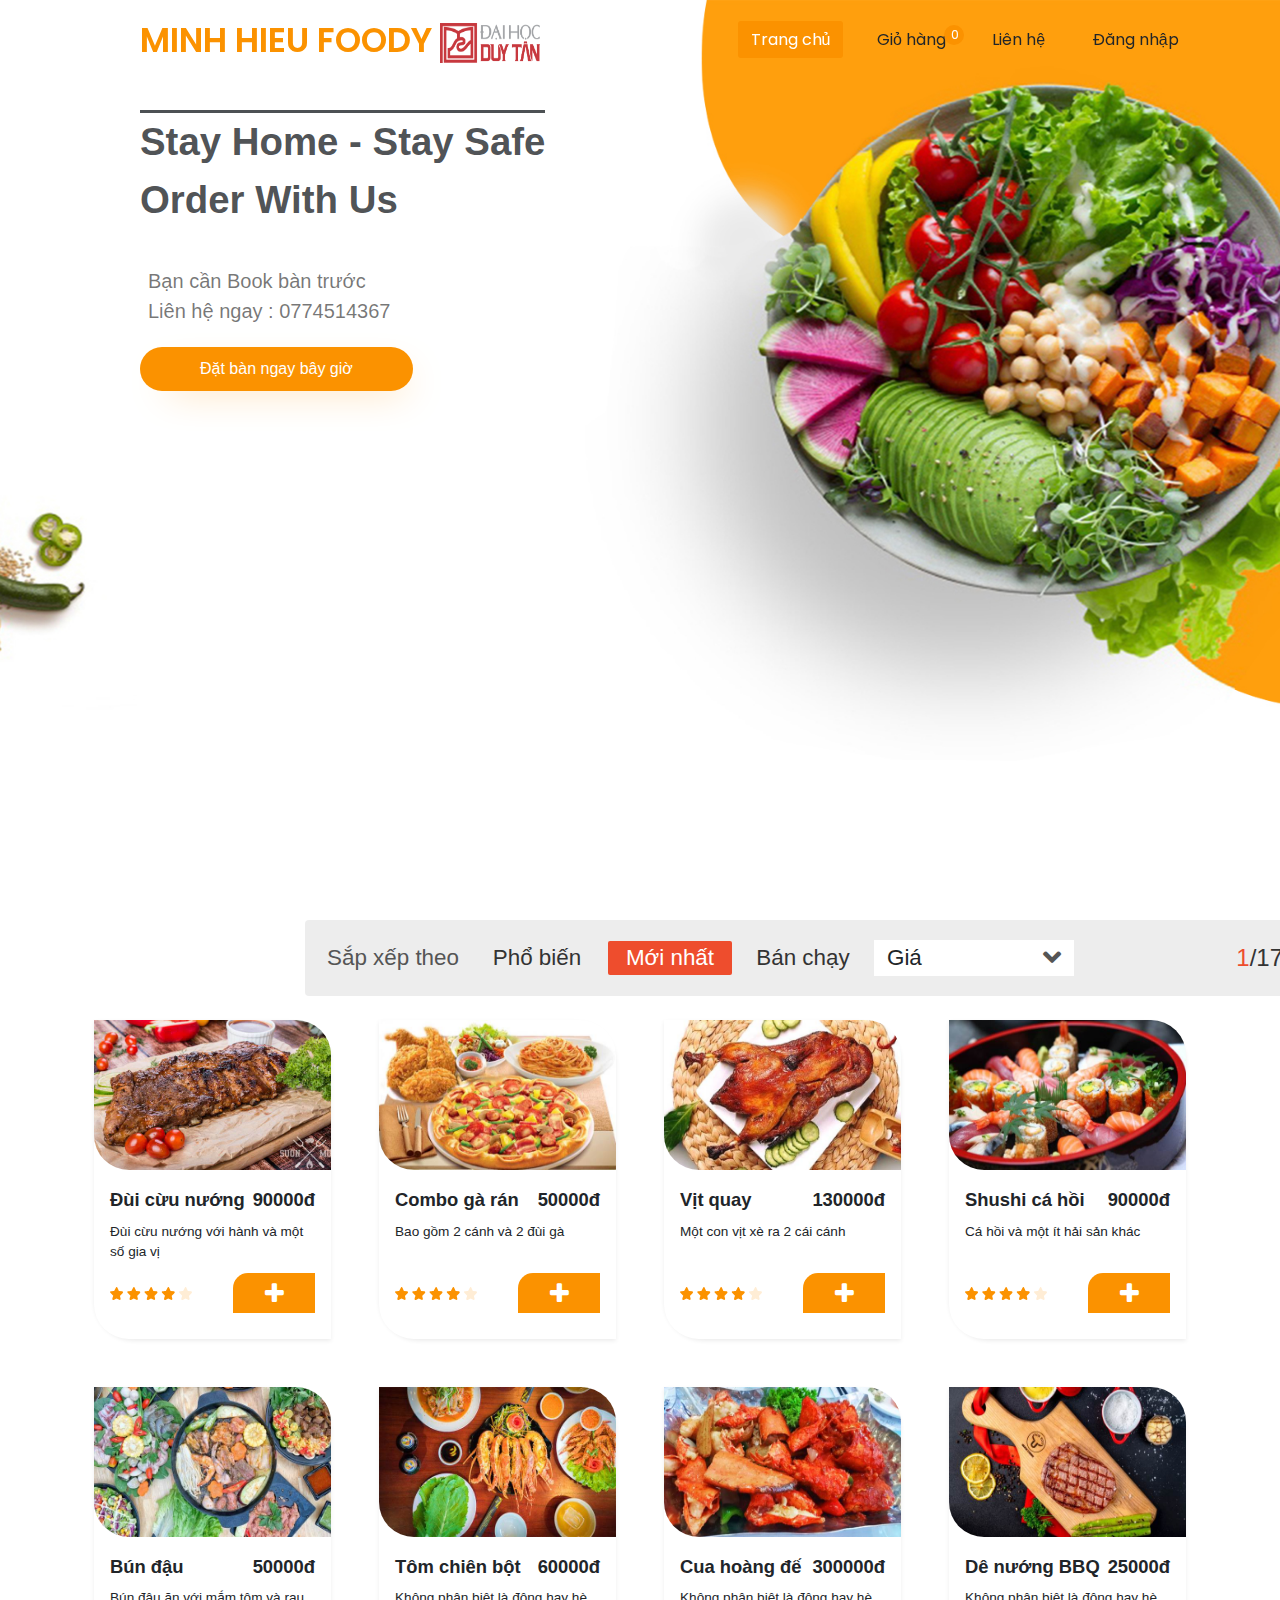
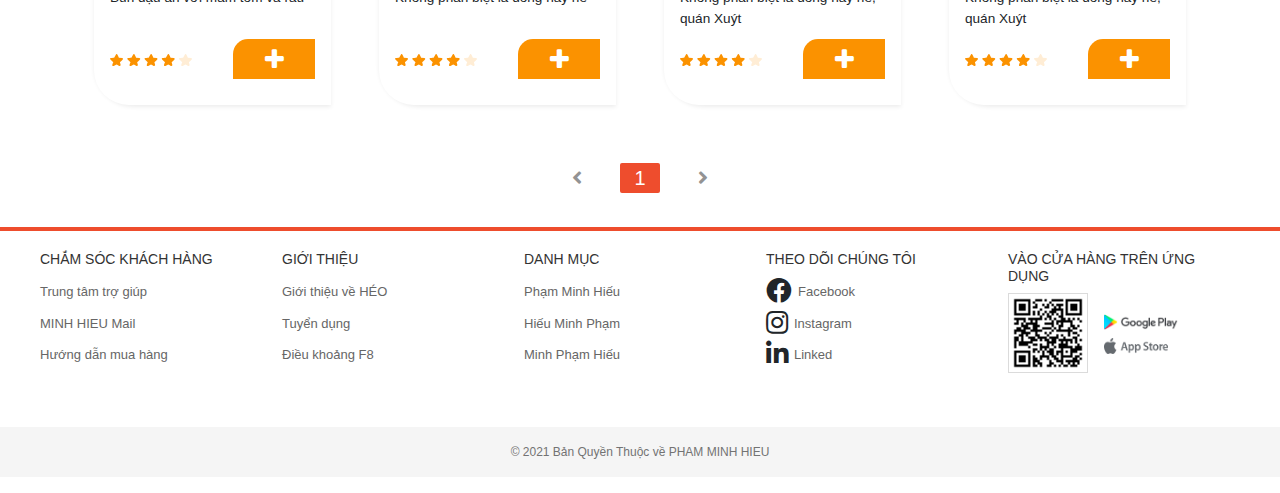
==== index.html @ 3a467d16 "first commit" ====
<!DOCTYPE html>
<!-- Created By CodingNepal -->
<html lang="en" dir="ltr">
  <head>
    <meta charset="utf-8">
    <title>MINH HIEU FOODY</title>
    <meta name="viewport" content="width=device-width, initial-scale=1.0">
    <link rel="stylesheet" href="style.css">
    <script src="https://kit.fontawesome.com/a076d05399.js"></script>
    <script
  src="https://code.jquery.com/jquery-3.4.1.js"
  integrity="sha256-WpOohJOqMqqyKL9FccASB9O0KwACQJpFTUBLTYOVvVU="
  crossorigin="anonymous"></script>
  <link rel="stylesheet" href="/Font/fontawesome-free-5.15.3-web/css/all.min.css">
    <link rel="stylesheet" href="https://stackpath.bootstrapcdn.com/bootstrap/4.3.1/css/bootstrap.min.css" integrity="sha384-ggOyR0iXCbMQv3Xipma34MD+dH/1fQ784/j6cY/iJTQUOhcWr7x9JvoRxT2MZw1T" crossorigin="anonymous">
	<script src="https://code.jquery.com/jquery-3.3.1.slim.min.js" integrity="sha384-q8i/X+965DzO0rT7abK41JStQIAqVgRVzpbzo5smXKp4YfRvH+8abtTE1Pi6jizo" crossorigin="anonymous"></script>
	<script src="https://cdnjs.cloudflare.com/ajax/libs/popper.js/1.14.7/umd/popper.min.js" integrity="sha384-UO2eT0CpHqdSJQ6hJty5KVphtPhzWj9WO1clHTMGa3JDZwrnQq4sF86dIHNDz0W1" crossorigin="anonymous"></script>
	<script src="https://stackpath.bootstrapcdn.com/bootstrap/4.3.1/js/bootstrap.min.js" integrity="sha384-JjSmVgyd0p3pXB1rRibZUAYoIIy6OrQ6VrjIEaFf/nJGzIxFDsf4x0xIM+B07jRM" crossorigin="anonymous"></script>
	<link href="https://stackpath.bootstrapcdn.com/font-awesome/4.7.0/css/font-awesome.min.css" rel="stylesheet" integrity="sha384-wvfXpqpZZVQGK6TAh5PVlGOfQNHSoD2xbE+QkPxCAFlNEevoEH3Sl0sibVcOQVnN" crossorigin="anonymous">
  <link rel="stylesheet" href="/css/main.css">
  <link rel="stylesheet" href="/css/dungchung.css">
  <!--  -->
  <script src="js/jquery.min.js"></script>
    <script>
        window.fbAsyncInit = function() {
            // FB JavaScript SDK configuration and setup
            FB.init({
              appId      : '179304044055656', // FB App ID
              cookie     : true,  // enable cookies to allow the server to access the session
              xfbml      : true,  // parse social plugins on this page
              version    : 'v3.2' // use graph api version 2.8
            });
            
            // Check whether the user already logged in
            FB.getLoginStatus(function(response) {
                if (response.status === 'connected') {
                    //display user data
                    getFbUserData();
                }
            });
        };
        
        // Load the JavaScript SDK asynchronously
        (function(d, s, id) {
            var js, fjs = d.getElementsByTagName(s)[0];
            if (d.getElementById(id)) return;
            js = d.createElement(s); js.id = id;
            js.src = "//connect.facebook.net/en_US/sdk.js";
            fjs.parentNode.insertBefore(js, fjs);
        }(document, 'script', 'facebook-jssdk'));
        
        // Facebook login with JavaScript SDK
        function fbLogin() {
            FB.login(function (response) {
                if (response.authResponse) {
                    // Get and display the user profile data
                    getFbUserData();
                } else {
                    document.getElementById('status').innerHTML = 'User cancelled login or did not fully authorize.';
                }
            }, {scope: 'email'});
        }
        // Fetch the user profile data from facebook
        function getFbUserData(){
        FB.api('/me', {locale: 'en_US', fields: 'id,first_name,last_name,email,link,gender,locale,picture'},
        function (response) {
        document.getElementById('fbLink').setAttribute("onclick","fbLogout()");
        document.getElementById('fbLink').innerHTML = 'Đăng xuất khỏi facebook';
        document.getElementById('status').innerHTML = '<p>Thanks for logging in, ' + response.first_name + '!</p>';
        document.getElementById('userData').innerHTML = '<h4>XEM LẠI INFO</h4><p><img src="'+response.picture.data.url+'"/></p><p><b>FB ID:</b> '+response.id+'</p><p><b>Name:</b> '+response.first_name+' '+response.last_name+'</p><p><b>Email:</b> '+response.email+'</p><p><b>Gender:</b> '+response.gender+'</p><p><b>FB Profile:</b> <a target="_blank" href="'+response.link+'">click to view profile</a></p>';
		
        // Save user data
        saveUserData(response);
    });
}
        // Fetch the user profile data from facebook
        function getFbUserData(){
            FB.api('/me', {locale: 'en_US', fields: 'id,first_name,last_name,email,link,gender,locale,picture'},
            function (response) {
                document.getElementById('fbLink').setAttribute("onclick","fbLogout()");
                document.getElementById('fbLink').innerHTML = 'Đăng xuất khỏi facebook';
                document.getElementById('status').innerHTML = '<p>Đăng nhập thành công bạn iu, ' + response.first_name + '!</p>';
                document.getElementById('userData').innerHTML = '<h4>XEM LẠI INFO</h4><p><img src="'+response.picture.data.url+'"/></p><p><b>FB ID:</b> '+response.id+'</p><p><b>Name:</b> '+response.first_name+' '+response.last_name+'</p><p><b>Email:</b> '+response.email+'</p><p><b>Gender:</b> '+response.gender+'</p><p><b>FB Profile:</b> <a target="_blank" href="'+response.link+'">click to view profile</a></p>';
                //saveUserData
                saveUserData(response);
            });
        }
        // Save user data to the database
        function saveUserData(userData){
        $.post('userData.php', {oauth_provider:'facebook',userData: JSON.stringify(userData)}, function(){ return true; });
        }
        
        // Logout from facebook
        function fbLogout() {
            FB.logout(function() {
                document.getElementById('fbLink').setAttribute("onclick","fbLogin()");
                document.getElementById('fbLink').innerHTML = '<img src="images/fb-login-btn.png"/>';
                document.getElementById('userData').innerHTML = '';
                document.getElementById('status').innerHTML = '<p>Cảm ơn bạn đã sử dụng dịch vụ chúng tôi</p>';
            });
        }
        </script>
</head>
  <!--  -->

  <body onload="onloadAll()">
  	<style type="text/css">
  		@import url('https://fonts.googleapis.com/css?family=Poppins:400,500,600,700&display=swap');
*{
  margin: 0;
  padding: 0;
  box-sizing: border-box;
  list-style: none;
  text-decoration: none;
}
nav{

  height: 80px;
  width: 100%;
}
label.logo{
  color: black;
  font-size: 33px;
  line-height: 80px;
  padding: 0 140px;
  font-weight: 600;
  font-family: 'Poppins', sans-serif;
}
nav ul{
  float: right;
  margin-right: 60px;
}
nav ul li{
  display: inline-block;
  line-height: 80px;
  margin: 0 8px;
}
nav ul li a{
  color: black;
  font-weight: 400;
  font-size: 16px;
  padding: 7px 13px;
  border-radius: 3px;
  /* text-transform: uppercase; */
  font-family: 'Poppins', sans-serif;
}
a.active,a:hover{
  background: #fb9200;
  transition: .5s;
  color: #fff;
}
.checkbtn{
  font-size: 30px;
  color: white;
  float: right;
  line-height: 80px;
  margin-right: 40px;
  cursor: pointer;
  display: none;
}
#check{
  display: none;
}
@media (max-width: 952px){
  label.logo{
    font-size: 27px;
    padding-left: 25px;
  }
  nav ul li a{
    font-size: 16px;
  }
}
@media (max-width: 858px){
  .checkbtn{
    display: block;
    margin-right: 40px;
  }
  ul{
    position: fixed;
    width: 100%;
    height: 100vh;
    background: #2c3e50;
    top: 80px;
    left: -100%;
    text-align: center;
    transition: all .5s;
  }
  nav ul li{
    display: block;
    margin: 50px 0;
    line-height: 30px;
  }
  nav ul li a{
    font-size: 20px;
  }
  a:hover,a.active{
    background: none;
    color: #0082e6;
  }
  #check:checked ~ ul{
    left: 0;
  }
}



.order_button:hover{
	opacity: 0.8;
	transition: 0.6s;
}





.cart_img_box{
      width: 40%;height: 80px;
    }
    .cart_info_box{
      width: 60%;height: 80px;
    }
    input.cart_input_quanlity{
      width: 50%;outline: none;border: 0;border-radius: 8px;padding:5px;padding-left:15px;text-align: center;
    }
    .cart_button_delete{
      padding: 8px;margin: auto;color: #fff;
    }
    ::-webkit-scrollbar:horizontal { 
     display: none; 
 }

::-webkit-scrollbar {
    width: 6px;
    height: 6px;
    background-color: #fff;
}
::-webkit-scrollbar-thumb {
    background-color: #fff;
}
::-webkit-scrollbar-track {
    
    background-color: #f8fafd;
}

  	</style>


    <style type="text/css">
    .khung .box{
      padding-left: 10px !important;
    }
    .khung .box img{
      opacity: 1;
    }
    .khung .box p{
      color: white;
      opacity: 0.8;
      
    }
    .khung .box a{
      text-decoration: none;
    }
    .khung .box:hover{
       background: transparent;
        color: white;       
        background-color: rgba(255,255,255,0.2);
        padding: 1rem;
        border-radius: 10px;
    }
    .khung .box p:hover{    
      color: white;
      opacity: 1;
    }

    
  </style>


  




  	<div class="container-fluid p-0" style="background: url(/image/bg.jpg);
  background-repeat: no-repeat;
  background-size: cover;
  background-position:top center;
  height: calc(100vh);">

  <p style="font-size: 240%;font-weight: bold;margin-left: 140px;position: absolute;margin-top: 110px;color: #212529cc; font-family: Arial, Helvetica, sans-serif;border-top: 3px solid;">Stay Home - Stay Safe<br>Order With Us

  </p>
  <p style="margin-left: 148px;position: absolute;margin-top: 266px;font-weight: 400;font-size: 20px;color: #0000008a;">Bạn cần Book bàn trước <br> Liên hệ ngay : 0774514367 
     
    
  </p>
  <button style="margin-left: 140px;position: absolute;margin-top: 347px;background: #fb9200;padding: 10px;border: 0;border-radius: 30px;color: #fff;padding-left: 60px;padding-right: 60px;-webkit-box-shadow: 10px 13px 38px -19px rgba(251,146,0,1);
-moz-box-shadow: 10px 13px 38px -19px rgba(251,146,0,1);
box-shadow: 10px 13px 38px -19px rgba(251,146,0,1);">Đặt bàn ngay bây giờ</button>
    <nav  id="menu" style="position: fixed;z-index: 999;">
      <input type="checkbox" id="check">
      <label for="check" class="checkbtn">
        <i class="fas fa-bars"></i>
      </label>
      <label class="logo" style="font-size:34px; color:#fb9200">MINH HIEU FOODY
        <img src="/image/logo-duy-tan_vn.png" alt="" style="width:100px; height: 40px; ">
      </label>
      <ul>

<li><a onclick="home_page()" class="active text-white">Trang chủ</a></li>
<li><a data-toggle="modal" data-target=".orderCart">Giỏ hàng<div style="width: 20px;height: 20px;background: #fb9200;position: absolute;top: 25px;margin-left: 80px;border-radius: 50%"><p id="order_number" style="position: absolute;margin-top: -30px;margin-left: 7px;color: #fff;font-size: 80%">0</p></div> </a></li>
<li><a >Liên hệ</a></li>
<li><a id="menu_login_button"  data-toggle="modal" data-target=".login">Đăng nhập</a></li>
<li  ><a id="menu_account_login" class="menu_account_hide" style="display: none;"></a>


</li>
</ul>

<div id="menu_logout">
<div id="menu_header22" class="khung p-3" style="margin: 0 auto;width: 200px; background: orange; border-radius: 8px; font-family: Helvetica, Arial, sans-serif;padding: 0.5rem;position: absolute;z-index: 999;margin-left: calc(100vw - 250px);margin-top: -25px;display: none;">
      <p id="hello_user" class="text-white" style="opacity: 0.9"></p>
      <div id="quanlydon" class="box p-1" style="height: 35px;display: none;">  
        <a href="dashboard.html">
        <p><i class="fa fa-list-alt text-white mr-3" aria-hidden="true"></i>Quản lý</p></a>
      </div>
      <div class="box p-1" data-toggle="modal" data-target=".bd-example-modal-lg22"  style="height: 35px">
        
        <p ><i class="fa fa-list-alt text-white mr-3" aria-hidden="true"></i>Đơn của tôi</p>
        
      </div>
      <div class="box p-1" data-toggle="modal" data-target=".bd-example-modal-sm33"  style="height: 35px">
        
        <p ><i class="fa fa-key text-white mr-3" aria-hidden="true"></i>Đổi mật khẩu</p>
        
      </div>
      

      <div class="box p-1" style="height: 35px">
        
        <p onclick="Logout()"><i class="fa fa-sign-out text-white mr-3" aria-hidden="true"></i>Đăng xuất</p>
      </div>
</div>
    </div>

</nav>
</div>

<div class="modal fade bd-example-modal-lg22" tabindex="-1" role="dialog" aria-labelledby="myLargeModalLabel" aria-hidden="true">
  <div class="modal-dialog modal-lg" >
    <div class="modal-content p-3" style="width: 150%;left: -200px;">
      <p class="font-weight-bold" style="font-size: 110%">Đặt hàng của tôi</p>

      <div data-spy="scroll" data-target="#myScrollspy" data-offset="10"
                  style="height:520px;overflow-y: scroll;padding-top: 5px;padding-right: 10px;">
        <table class="table table-borderless">
   
    
  <thead>
    <tr>
      <th scope="col" style="width: 20%;font-size: 115%;" >Tên khách hàng</th>
      <th scope="col" style="width: 44%;font-size: 115%;" class="text-center">Món ăn</th>
      <th scope="col" style="width: 18%;font-size: 115%;" class="text-center">Tổng tiền</th>
      <th scope="col" style="width: 18%;font-size: 115%;" class="text-center">Trạng thái</th>
    </tr>
  </thead>

  <tbody id="prinfPaymentUser">
    

  </tbody>



</table>
</div>
    </div>
  </div>
</div>



<div class="modal fade bd-example-modal-sm33 mt-5" tabindex="-1" role="dialog" aria-labelledby="mySmallModalLabel33" aria-hidden="true" >
  <div class="modal-dialog modal-sm">
    <div class="modal-content">
      <div class="iconpopup " style="margin: 0 auto; width: 27%;height: 100%; margin-top: 20%;">
          <img id="notick" src="/image/file (1).jpg" width="100%" >
          <img id="errortick" src="ticknot.png" width="100%" style="display: none;" >
          <img id="changeimg" src="defender.png" width="100%" style="display: none;">
      </div>
      
      <div id="changepass" class=" iconpopup mt-4" style="margin: 0 auto; width: 80%;margin-bottom: 10%;">
          <p class="text-center mb-3" style="font-weight: bold;margin-bottom: 2%;font-size: 120%">Đổi mật khẩu</p>
          <p class="mt-3" style="margin-bottom: 2%;">Nhập mật khảu củ</p>
          <input type="password" name="pass" id="passcurrent" class="form-control " >
          <p class="mt-1" style="margin-bottom: 2%;">Nhập mật khẩu mới</p>
          <input type="password" name="pass" id="passnew" class="form-control " >
          <p class="mt-1" style="margin-bottom: 2%;">Nhập lại mật khẩu mới</p>
          <input type="password" name="pass" id="passnewrepeat" class="form-control " >
          <p id="notification_change_pass" class="mt-4 text-center mb-0 " style="font-size: 90%;color: red;"></p>
          <button class="btn btn-warning float-right mt-3" onclick="Changepassword()">Change</button>
      </div>
    </div>
  </div>
</div>


<style type="text/css">
	.produre_box{
		width: 100%;border-top-right-radius: 40px;border-bottom-left-radius: 40px;
	}
	.image_box{
		width: 100%;height: 150px;
	}
	.image_box img{
		border-top-right-radius: 35px;border-bottom-left-radius: 35px;
	}
	.info_box{
		width: 100%;border-bottom-left-radius: 35px;
	}
	.star_box{
		width: 50%;height: 50px;
	}
	.order_box{
		width: 50%;height: 50px;
	}
	.order_button{
		width: 80%;height: 40px;background: #fb9200;border-top-left-radius: 15px;padding-left: 2rem;
	}
	.order_button i{
		color: #fff;font-size: 150%;
	}
  .scroll_event_Add_class{
    background: #fff;
  }
  .scroll_event_Add_class_text{
    color: black
  }



</style>

<div class="modal fade login mt-5 " tabindex="-1" role="dialog" aria-labelledby="myLargeModalLabel" aria-hidden="true">
  <div class="modal-dialog modal-lg">
    <div class="modal-content ">
            


            <div class="cart_box" style="width: 100%;margin: auto;">  
        <div class="login_img_box float-left" style="width: 50%;height: 450px;background: pink;">
      <img src="/image/img_login.jpg" width="100%" height="100%">
    </div>

    <div id="login_box" >
        <div class="login_info_box float-right p-5" style="width: 50%;max-height: 770px;">
    <p class="text-center font-weight-bold" style="font-size: 140%">Đăng nhập</p> 
    <label class="font-weight-bold mt-3">Tên đăng nhập</label> 
    <input id="usernameLogin" type="text" class="form-control" aria-describedby="emailHelp" placeholder="Nhập tên đăng nhập" style="outline: none;">
    <label class="mt-3 font-weight-bold">Mật khẩu</label> 
    <input id="passwordLogin" type="password" class="form-control" aria-describedby="emailHelp" placeholder="Nhập mật khẩu">
    <button onclick="Login()" class="btn btn-primary mt-4" style="width: 100%;background: #fb9200;border: 0;outline: none;">Đăng nhập</button>
    <p id="statusLogin" class="text-center mt-4" style="font-size: 90%;color: red;"></p>
    <p onclick="move_signup()" class="text-center mt-3" style="font-size: 90%">Bạn chưa có tài khoản, Đăng ký<strong style="color:#fb9200 "> tại đây</strong> </p>
    <!-- đăng nhập với facebook -->
    <!-- Display login status -->
          <div id="status"></div>

          <!-- Facebook login or logout button -->
          <a href="javascript:void(0);" onclick="fbLogin();" id="fbLink" style="text-decoration: none;">
              <span style="margin-left: 35px;">Nếu bạn thích dùng FACEBOOK :))</span>
          </a>

          <!-- Display user's profile info -->
          <div class="ac-data" id="userData" style="font-size:14px; ">
           
          </div>
    </div>
    </div>

    
    
    <div id="signup_box" style="display: none;">
    <div class="signup_info_box float-right p-4 pl-5 pr-5" style="width: 50%;height: 450px;">
    <p class="text-center font-weight-bold" style="font-size: 140%">Đăng ký</p> 
    <label class="font-weight-bold mt-1">Tên đăng nhập</label> 
    <input id="usernameSignup" type="email" class="form-control" aria-describedby="emailHelp" placeholder="Nhập tên đăng nhập" style="outline: none;">
    <label class="mt-3 font-weight-bold">Mật khẩu</label> 
    <input id="passwordSignup" type="password" class="form-control" aria-describedby="emailHelp" placeholder="Nhập mật khẩu">
    <label class="mt-3 font-weight-bold">Nhập lại mật khẩu</label> 
    <input id="RepasswordSignup" type="password" class="form-control" aria-describedby="emailHelp" placeholder="Nhập lại mật khẩu">
    <button onclick="Signup()" class="btn btn-primary mt-4" style="width: 100%;background: #fb9200;border: 0;outline: none;">
    Đăng nhập</button>
    <p id="statusSignup" class="text-center mt-3 mb-1" style="font-size: 90%;color: red;"></p>
    <p onclick="move_login()" class="text-center mt-0" style="font-size: 90%">Bạn đã có tài khoản, Đăng nhập<strong  style="color:#fb9200 "> tại đây</strong> </p>
    </div>
    </div>
    <div style="clear: both;"></div>
  </div>



    </div>
  </div>
</div>




<div class="modal fade orderCart mt-3 " tabindex="-1" role="dialog" aria-labelledby="myLargeModalLabel" aria-hidden="true">
  <div class="modal-dialog modal-lg">
    <div class="modal-content ">  


            <div id="checkout_form" class="cart_box pl-5 pt-4 shadow-sm mt-3 pb-4" style="width: 100%;margin: auto;">
        <p class="ml-2" style="font-size: 130%;font-weight: bold;">Giỏ Hàng của bạn</p>
        <div data-spy="scroll" data-target="#myScrollspy" data-offset="10"
                  style="height:340px;overflow-y: scroll;padding-top: 5px;padding-right: 10px;">
        <table class="table table-borderless">
  <thead>
    <tr>
      <th scope="col" style="width: 40%;font-size: 115%;" >Sản phẩm</th>
      <th scope="col" style="width: 20%;font-size: 115%;" class="text-center">Số lượng</th>
      <th scope="col" style="width: 20%;font-size: 115%;" class="text-center">Gía tiền</th>
      <th scope="col" style="width: 20%;font-size: 115%;" class="text-center">Thao tác</th>
    </tr>
  </thead>
  <tbody id="prinf_order_cart">
    
    
    
  </tbody>
</table>
</div>
<div class="float-left pl-2" style="width: 30%;">
    <p class="font-weight-bold mt-2" style="font-size: 115%">Tổng cộng</p>
</div>
<div  class="float-right pr-5" style="width: 30%;">
    <p id="total_money" class="font-weight-bold float-right mt-2" style="font-size: 115%"> </p>
</div>
<div style="clear: both;"></div>
<div onclick="checkout()" class="btn mr-5 text-white float-right" style="background: #fb9200;">Thanh toán</div>
<div style="clear: both;"></div>
    </div>



<div id="payment_form" class="p-5" style="width: 100%;height: 400px;display: none;">
  		<div class="choose_box float-left" style="width: 60%;">
  		<p class="font-weight-bold" style="font-size: 130%">Thanh toán</p>  		
  		<p class="mb-2 font-weight-bold">Lựa chọn thanh toán</p>
  		<div class="payment_choose_box" style="width: 60%">
  		<div class="float-left pr-1 pb-1" style="width: 50%;height: 80px;">
  		<img onclick="viettinbank()" class="payment_vietinbank " src="image/Vietinbank201808092833.png" width="100%" height="100%" style="border: 1px solid #d7d7d7;">			
  		</div>
  		<div class="float-right pr-1 pb-1" style="width: 50%;height: 80px;">
  		<img onclick="donga()" class="payment_donga" src="image/DongABank201808092734.png" width="100%" height="100%" style="border: 1px solid #d7d7d7;">			
  		</div>
  		<div class="float-left pr-1 pb-1" style="width: 50%;height: 80px;">
  		<img onclick="nama()" class="payment_nama" src="image/NamABank201808092054.png" width="100%" height="100%" style="border: 1px solid #d7d7d7;">			
  		</div>
  		<div class="float-right pr-1 pb-1" style="width: 50%;height: 80px;">
  		<img onclick="sacom()" class="payment_sacom pl-3 pr-3" src="image/images.png" width="100%" height="100%" style="border: 1px solid #d7d7d7;">			
  		</div>
  		<div style="clear: both;"></div>
  		</div>
  		</div>
  		<div class="choose_box p-3 float-right" style="width: 40%;height: 100px;">
  			<label for="exampleInputEmail1">Tên người nhận</label>
    
    <!-- <div class="p-2" style="width: 100%;height: 40px;border: 1px solid #ccc;border-radius: 5px;">
      <p id="name_customer"></p>
    </div> -->
    <input id="name_customer" type="text" class="form-control " id="exampleInputEmail1" aria-describedby="emailHelp">
    <label for="exampleInputEmail1" class="mt-3">Số điện thoại</label>
    <input id="phone_customer" type="text" class="form-control " id="exampleInputEmail1" aria-describedby="emailHelp" placeholder="Nhập Số điện thoại">
    <label for="exampleInputEmail1" class="mt-3">Địa chỉ</label>
    <input id="address_customer" type="text" class="form-control" id="exampleInputEmail1" aria-describedby="emailHelp" placeholder="Nhập Địa chỉ">
    <button onclick="payment()" class="btn btn-primary float-right mt-3 " >Đặt hàng</button>
  		</div>
  	</div>


    </div>
  </div>
</div>


<div class="grid__column-10">
  <div class="home-filter">
    <span class="home-filter__lable">Sắp xếp theo</span>
    <!--  -->
    <button class="btn btn-homefilter">Phổ biến</button>
    <button class="btn btn--primary btn-homefilter">Mới nhất</button>
    <button class="btn btn-homefilter">Bán chạy</button>
    
    <!-- List option -->
    <div class="select-input">
        <span class="select-input__lable">Giá</span>
        <i class="select-input__icon fas fa-angle-down"></i>
        <ul class="select-input__list">
            <li class="select-input__item"> 
                <a href="" class="select-input__link">Giá: Thấp đến Cao </a>
                
            </li>
            <li class="select-input__item">
                <a href="" class="select-input__link">Giá: Cao đến Thấp</a>
            </li>
        </ul>
    </div>
    <!--  -->
    <div class="home__filter-page">
        <div class="select-input__page">
            <span class="select-input__page-num">
                <span class="select-input__page-current">1</span>/17
                    
            </span>
            <div class="select-input__page-control">
                <a href="" class="select-input__page-btn select-input__page-btn--disabled">
                    <i class="select-input__page-icon fas fa-angle-left"></i>
                </a>
                <a href="" class="select-input__page-btn">
                    <i class="select-input__page-icon fas fa-angle-right"></i>
                </a>
            </div>
  
        </div>
    </div>
    
  </div>
</div>



<div id="list_food_home" class="container">
	<div class="row" id="prinf_food">
		
		
	</div>
</div>



<script type="text/javascript">
  	$(document).ready(function(){
  		$('.payment_vietinbank').click(function(){
  		$('.payment_vietinbank').css('border','2px solid #2195f3');	
  		$('.payment_donga').css('border','1px solid #d7d7d7');	
  		$('.payment_nama').css('border','1px solid #d7d7d7');
  		$('.payment_sacom').css('border','1px solid #d7d7d7');
  		});
  	});
  	$(document).ready(function(){
  		$('.payment_donga').click(function(){
  		$('.payment_donga').css('border','2px solid #2195f3');
  		$('.payment_vietinbank').css('border','1px solid #d7d7d7');
  		$('.payment_nama').css('border','1px solid #d7d7d7');
  		$('.payment_sacom').css('border','1px solid #d7d7d7');		
  		});
  	});
  	$(document).ready(function(){
  		$('.payment_nama').click(function(){
  		$('.payment_nama').css('border','2px solid #2195f3');
  		$('.payment_vietinbank').css('border','1px solid #d7d7d7');	
  		$('.payment_donga').css('border','1px solid #d7d7d7');	
  		$('.payment_sacom').css('border','1px solid #d7d7d7');	
  		});
  	});
  	$(document).ready(function(){
  		$('.payment_sacom').click(function(){
  		$('.payment_sacom').css('border','2px solid #2195f3');
  		$('.payment_vietinbank').css('border','1px solid #d7d7d7');	
  		$('.payment_donga').css('border','1px solid #d7d7d7');
  		$('.payment_nama').css('border','1px solid #d7d7d7');		
  		});
  	});


  </script>

<script>
window.onscroll = function() {myFunction()};

function myFunction() {
  if (document.body.scrollTop > 100 || document.documentElement.scrollTop > 120) {
    document.getElementById("menu").className = "scroll_event_Add_class";
  } else {
    document.getElementById("menu").className = "";
  }
}
</script>
<style type="text/css">
  .menu_account_show{
    display: block !important;
  }
</style>
<script type="text/javascript">
 function move_login(){
        document.getElementById("login_box").style.display = 'block';
        document.getElementById("signup_box").style.display = 'none';
    }
  function move_signup(){
        document.getElementById("login_box").style.display = 'none';
        document.getElementById("signup_box").style.display = 'block';
    }


    $(document).ready(function(){
      
      $('#menu_account_login').on('click',function(){
        $('.khung').toggleClass('menu_account_show');
      });

      
    });



    function checkout(){
    	document.getElementById("payment_form").style.display = 'block';
    	document.getElementById("checkout_form").style.display = 'none';
    }
var bank;
    function viettinbank(){
     bank = "viettinbank";
    }
    function donga(){
     bank = "dongabank";
    }
     function nama(){
     bank = "namabank";
    }
     function sacom(){
     bank = "Nhận hàng thanh toán";
    }


    function management_web(){
    	document.getElementById("list_food_home").style.display = 'none';
    document.getElementById("management_food").style.display = 'block';
    	
    }
 	
 	function home_page(){
 		document.getElementById("list_food_home").style.display = 'block';
    document.getElementById("management_food").style.display = 'none';
    listFood();
 	}

</script>













<script type="text/javascript">
  // var id_order_food = 0;
// localStorage.setItem("id_order_food", JSON.stringify(id_order_food));
  
// 



var id_order_food =JSON.parse(localStorage.getItem('id_order_food'));
if (id_order_food === null) {
        id_order_food = [];
        var id_order_food =0;
        localStorage.setItem("id_order_food", JSON.stringify(id_order_food));
    }


var commentCustomer =JSON.parse(localStorage.getItem('commentCustomer'));
if (commentCustomer === null) {
        commentCustomer = [];
        var commentCustomer =[{}];
        localStorage.setItem("commentCustomer", JSON.stringify(commentCustomer));
    }



var id_payment =JSON.parse(localStorage.getItem('id_payment'));
if (id_payment === null) {
        id_payment = [];
        var id_payment = 0;
        localStorage.setItem("id_payment", JSON.stringify(id_payment));
    }
// 



//
var idup =JSON.parse(localStorage.getItem('idup'));
if (idup === null) {
        idup = [];
        var idup=3;
         localStorage.setItem("idup", JSON.stringify(idup));
    }


// 
var CheckInfo =JSON.parse(localStorage.getItem('CheckInfo'));
if (CheckInfo === null) {
        CheckInfo = [];
        var CheckInfo = 0;
        localStorage.setItem("CheckInfo", JSON.stringify(CheckInfo));
    }

var food =JSON.parse(localStorage.getItem('food'));
if (food === null) {
        food = [];
    }




// 
var account =JSON.parse(localStorage.getItem('account'));
if (account === null) {
        account = [];
        var account = [{
    id:0,
    username:"admin",
    password:"123456",
    level:1  
},{
    id:1,
    username:"b",
    password:"b",
    level:0 
},{
    id:2,
    username:"a",
    password:"a",
    level:0 
}];
localStorage.setItem("account", JSON.stringify(account));
    }
var food =JSON.parse(localStorage.getItem('food'));
if (food === null) {
        food = [];
        food = [{
    id:0,
    name:"Đùi cừu nướng",
    price:"90000",
    note:"Đùi cừu nướng với hành và một số gia vị",
    image:"image/foody-upload-api-foody-mobile-suon-10-jpg-181121104208.jpg"
},{
    id:1,
    name:"Combo gà rán",
    price:"50000",
    note:"Bao gồm 2 cánh và 2 đùi gà",
    image:"image/foody-upload-api-foody-mobile-pizza1-190513160013.jpg"
},{
    id:2,
    name:"Vịt quay",
    price:"130000",
    note:"Một con vịt xè ra 2 cái cánh",
    image:"image/foody-upload-api-foody-mobile-vqy-jpg-180827105031.jpg"
},{
    id:3,
    name:"Shushi cá hồi",
    price:"90000",
    note:"Cá hồi và một ít hải sản khác",
    image:"image/foody-mobile-10399619_81147453229-527-635863817212109582.jpg"
},{
    id:4,
    name:"Bún đậu",
    price:"50000",
    note:"Bún đậu ăn với mắm tôm và rau",
    image:"image/foody-upload-api-foody-mobile-10-200317093749.jpg"
},{
    id:5,
    name:"Tôm chiên bột",
    price:"60000",
    note:"Không phân biệt là đông hay hè ",
    image:"image/foody-upload-api-foody-mobile-anh-banner-190829105555.jpg"
},{
    id:6,
    name:"Cua hoàng đế",
    price:"300000",
    note:"Không phân biệt là đông hay hè, quán Xuýt ",
    image:"image/foody-upload-api-foody-mobile-canadian-lobster-res-180711100420.jpg"
},{
    id:7,
    name:"Dê nướng BBQ",
    price:"25000",
    note:"Không phân biệt là đông hay hè, quán Xuýt ",
    image:"image/foody-upload-api-foody-mobile-ddh-200214084711.jpg"
}];
        localStorage.setItem("food", JSON.stringify(food)); 
    }

// var orderFood=[];
// 
var orderFood =JSON.parse(localStorage.getItem('orderFood'));

if (orderFood === null) {
        orderFood = [{}];
        localStorage.setItem("orderFood", JSON.stringify(orderFood));
    }




// 
var account_info =JSON.parse(localStorage.getItem('account_info'));
if (account_info === null) {
        account_info = [];
        var account_info=[{}];
        localStorage.setItem("account_info", JSON.stringify(account_info));
    }





// 
var checkLogin =JSON.parse(localStorage.getItem('checkLogin')); 
if (checkLogin === null) {
        checkLogin = [];
        var checkLogin = -1;
        localStorage.setItem("checkLogin", JSON.stringify(checkLogin));
    }
if (checkLogin == -1) {
	
}else if( account[checkLogin].level==0){

	document.getElementById("statusLogin").innerHTML="Đăng nhập thành công";
    document.getElementById("menu_account_login").innerHTML = account[checkLogin].username;
        document.getElementById("menu_account_login").style.display = 'block';
        document.getElementById("menu_login_button").style.display = 'none';
        document.getElementById("hello_user").innerHTML ="Xin chào "+account[checkLogin].username+" !";
        document.getElementById("menu_logout").style.display = 'block'; 
        document.getElementById("quanlydon").style.display = 'none';
        orderprinf();
       demOrder();
}else if( account[checkLogin].level==1){
  document.getElementById("statusLogin").innerHTML="Đăng nhập thành công";
        document.getElementById("menu_account_login").innerHTML = account[checkLogin].username;
        document.getElementById("menu_account_login").style.display = 'block';
        document.getElementById("menu_login_button").style.display = 'none';
        document.getElementById("hello_user").innerHTML ="Xin chào "+account[checkLogin].username+" !";
        document.getElementById("menu_logout").style.display = 'block'; 
        document.getElementById("quanlydon").style.display = 'block';
        orderprinf(); 
        demOrder();  
  
}



var paymentFood =JSON.parse(localStorage.getItem('paymentFood'));
if (paymentFood === null) {
        paymentFood = [];
        var paymentFood=[{}];
        localStorage.setItem("paymentFood", JSON.stringify(paymentFood));
    }
console.log(account);

// localStorage.setItem("checkLogin", JSON.stringify(checkLogin));



function Signup(){
  var checkUsername = 0;
    var id=idup;
    var level=0;
    var username = document.getElementById('usernameSignup').value;
    var password = document.getElementById('passwordSignup').value; 
    var Repassword = document.getElementById('RepasswordSignup').value;
    if (username != '' && password !='' && Repassword !='' && password == Repassword) {
      for(let i = 0; i < account.length; i++) {
        if (account[i].username== username) {
          
         
           checkUsername = 1;
            break;
        }
      } 
        if (checkUsername == 0) {
    accountSignup = {id,username,password,level};
    account.push(accountSignup);

    localStorage.setItem("account", JSON.stringify(account));

    checkLogin = id;
    localStorage.setItem("checkLogin", JSON.stringify(checkLogin));

    var id=idup++;
    localStorage.setItem("idup", JSON.stringify(idup));
    console.log(account); 
    document.getElementById("statusSignup").innerHTML="Đăng ký thành công";
    document.getElementById("menu_account_login").innerHTML = username;
        document.getElementById("menu_account_login").style.display = 'block';
        document.getElementById("menu_login_button").style.display = 'none';
        document.getElementById("hello_user").innerHTML ="Xin chào "+username+" !";
        document.getElementById("menu_logout").style.display = 'block'; 
        location.reload();
}else { 
  document.getElementById("statusSignup").innerHTML="Tên tài khoản đã tồn tại";
}
}else {
  document.getElementById("statusSignup").innerHTML="Vui lòng nhập đầy đủ thông tin";
}
}

function Login(){ 
  for (i = 0; i< account.length; i++){
    if ((document.getElementById("usernameLogin").value == account[i].username) && (document.getElementById("passwordLogin").value == account[i].password)) {
      checkLogin = account[i].id; 
      localStorage.setItem("checkLogin", JSON.stringify(checkLogin)); 
       
      if (account[i].level==0) {
        document.getElementById("statusLogin").innerHTML="Đăng nhập thành công";
        document.getElementById("menu_account_login").innerHTML = account[i].username;
        document.getElementById("menu_account_login").style.display = 'block';
        document.getElementById("menu_login_button").style.display = 'none';
        document.getElementById("hello_user").innerHTML ="Xin chào "+account[i].username+" !";
        document.getElementById("menu_logout").style.display = 'block'; 
        document.getElementById("quanlydon").style.display = 'none';
        orderprinf();
       demOrder();
      
       location.reload();
        
      }else if(account[i].level==1){
        document.getElementById("statusLogin").innerHTML="Đăng nhập thành công";
        document.getElementById("menu_account_login").innerHTML = account[i].username;
        document.getElementById("menu_account_login").style.display = 'block';
        document.getElementById("menu_login_button").style.display = 'none';
        document.getElementById("hello_user").innerHTML ="Xin chào "+account[i].username+" !";
        document.getElementById("menu_logout").style.display = 'block'; 
        document.getElementById("quanlydon").style.display = 'block';
        orderprinf(); 
        demOrder();  
        location.reload();           
      }     
    }
}
if (checkLogin == -1) {
  document.getElementById("statusLogin").innerHTML="sai mật khẩu hoặc tài khoản";

    }
}

function delete_order(id_order){
  for(var i = 0; i < orderFood.length; i++){
        if(id_order == orderFood[i].id_order && checkLogin == orderFood[i].user_id_order) {
            orderFood.splice(i, 1);
            localStorage.setItem("orderFood", JSON.stringify(orderFood));
            orderprinf(); 
            demOrder();
            break;          
        }
    }
}

function totalMoney(checkLogin){
  var total_order =0;
  for(let i = 0; i < orderFood.length; i++) {
    if (checkLogin == orderFood[i].user_id_order){
      total_order += orderFood[i].price_order*orderFood[i].quanlity_order;
        
    }

  }
  document.getElementById("total_money").innerHTML =total_order+"đ";
        
}

function upQuality(id_order){
  var ok=0;
  for(let i = 0; i < orderFood.length; i++) {
    if (id_order == orderFood[i].id_order && checkLogin == orderFood[i].user_id_order) {
       var quality_input_change =document.getElementById('quality_input_change'+i).value;
      orderFood[i].quanlity_order=quality_input_change;
       ok += orderFood[i].price_order *orderFood[i].quanlity_order;
       localStorage.setItem("orderFood", JSON.stringify(orderFood));
       orderprinf();
    }
  }   
}
document.getElementById("name_customer").value = account[checkLogin].username;
document.getElementById("phone_customer").value = account_info[checkLogin].phone_customer;
document.getElementById("address_customer").value = account_info[checkLogin].address_customer;
  for(let i = 0; i < orderFood.length; i++) {
 if (account_info[i].accountPayment==account[checkLogin].id) {
  CheckInfo = 1;
   localStorage.setItem("CheckInfo", JSON.stringify(CheckInfo));
 }else {
   CheckInfo = 0;
   localStorage.setItem("CheckInfo", JSON.stringify(CheckInfo));
 }
}


function payment(){
  var id_payment =JSON.parse(localStorage.getItem('id_payment'));
	var name_customer = document.getElementById("name_customer").value;  
	var phone_customer = document.getElementById("phone_customer").value;
	var address_customer = document.getElementById("address_customer").value;  
  var status = "Chờ xác nhận";
      var priceTotal=0;
      paymentarrpush();
      for(let i = 0; i < orderFood.length; i++) {
        if (orderFood[i].user_id_order==checkLogin) {
          priceTotal +=orderFood[i].price_order*orderFood[i].quanlity_order;
          quanlityPayment = orderFood[i].quanlity_order;
          
        }
      }
      accountPayment = account[checkLogin].id;
      paymentarr={id_payment,accountPayment,showDetailOrder,quanlityPayment,priceTotal,name_customer,phone_customer,address_customer,bank,status};
      paymentFood.push(paymentarr);
      localStorage.setItem("paymentFood", JSON.stringify(paymentFood));
      id_payment++;
      localStorage.setItem("id_payment", JSON.stringify(id_payment));
      var CheckInfo =JSON.parse(localStorage.getItem('CheckInfo'));
      if (CheckInfo == 0) {
        account_info_arr ={accountPayment,name_customer,phone_customer,address_customer,bank};
      account_info.push(account_info_arr);
      localStorage.setItem("account_info", JSON.stringify(account_info));
      CheckInfo = 1;
      localStorage.setItem("CheckInfo", JSON.stringify(CheckInfo));
     console.log(paymentFood);
      // paymentPrinf();  
      }
      for(let i = 0; i < orderFood.length; i++) {
        if (checkLogin == orderFood[i].user_id_order) {
          orderFood.splice(i, 5);
          localStorage.setItem("orderFood", JSON.stringify(orderFood));
          location.reload(); 
        }
      }
      
}

function orderPrinf(){
	document.getElementById("prinf_order").innerHTML ='';
	for(let i = 0; i < paymentFood.length; i++) {
        if (paymentFood[i].accountPayment==checkLogin) {      	
        	document.getElementById("prinf_order").innerHTML +=paymentFood[i].showDetailOrder;


    }
}
}
function checkorder(id){
 if (checkLogin == -1) {
    alert("Vui long dang nhap");
  }else {
    
  
  for(let i = 0; i < orderFood.length; i++) {
    var checkordervalue=0;

      if (id == orderFood[i].id_food && checkLogin == orderFood[i].user_id_order) {
        
        checkordervalue=1;
        orderFood[i].quanlity_order++;

       orderFood[i].quanlity_order;
       localStorage.setItem("orderFood", JSON.stringify(orderFood));
        orderprinf();
        
      }
      
}if (checkordervalue==0) {
  orderpush(id);
  orderprinf();

  }}
 } 



function orderpush(id){
var paymentFood =JSON.parse(localStorage.getItem('paymentFood'));
  id_order = id_order_food;
  var name_order = food[id].name;
  var price_order = food[id].price;
  var image_order = food[id].image;
  var note_order = food[id].note;
  var quanlity_order = 1;
  var user_id_order = checkLogin;
  var id_food = id;
  food_order = {id_order,name_order,price_order,image_order,note_order,quanlity_order,user_id_order,id_food};
  orderFood.push(food_order);

 localStorage.setItem("orderFood", JSON.stringify(orderFood));

  console.log(food_order);
  id_order_food++;
  localStorage.setItem("id_order_food", JSON.stringify(id_order_food));
  demOrder();
  
	
  orderprinf();

   console.log(orderFood);

  }

  function demOrder(){
    var demOrder=0;
  for(let i = 0; i < orderFood.length; i++) {
    if (checkLogin == orderFood[i].user_id_order)
       demOrder++;
      document.getElementById("order_number").innerHTML =demOrder;

  }
  }

  function orderprinf(){
    document.getElementById("prinf_order_cart").innerHTML ='';
	var orderFood =JSON.parse(localStorage.getItem('orderFood'));
totalMoney(checkLogin);
  for(let i = 0; i < orderFood.length; i++) {
    if (checkLogin == orderFood[i].user_id_order) {
    var prinf_order_cart = `<tr>  
      <td><div>
        <div class="cart_img_box float-left">
            <img src="`+orderFood[i].image_order+`" width="100%" height="100%">
        </div>
        <div class="cart_info_box float-left pl-3">
            <p class="mb-1 font-weight-bold" style="font-size: 115%;">`+orderFood[i].name_order+`</p>
            <p style="font-size: 85%">`+orderFood[i].note_order+`</p>
        </div>
      </div> </td>
      <td class="text-center"><input id="quality_input_change`+i+`" onchange ="upQuality(`+orderFood[i].id_order+`)" class="cart_input_quanlity mt-2" type="number" value="`+orderFood[i].quanlity_order+`" name="" min="1" max="20" style=""> </td>
      <td class="text-center"><p class="mt-2" style="padding:5px;">`+orderFood[i].price_order *orderFood[i].quanlity_order+`đ</p></td>
      <td class="text-center"><div onclick="delete_order(`+orderFood[i].id_order+`)" class="cart_button_delete"><i class="fa fa-trash" aria-hidden="true" style="color: #fb9200;font-size: 180%"></i></div> </td>
    </tr>`
    document.getElementById("prinf_order_cart").innerHTML +=prinf_order_cart;
 
    

    

    
    }

  }

  }




var showDetailOrder;
  function paymentarrpush(){

    showDetailOrder='';
totalMoney(checkLogin);

  for(let i = 0; i < orderFood.length; i++) {
    if (checkLogin == orderFood[i].user_id_order) {

    var push_cart = `<div class="cart_img_box float-left mb-2" style="width: 80px;">
            <img src="`+orderFood[i].image_order+`" width="100%" height="100%">
        </div>
        <div class="cart_info_box float-left pl-3">
            <p class="mb-1 font-weight-bold" style="font-size: 115%;">`+orderFood[i].name_order+`</p>
            <p style="font-size: 85%">`+orderFood[i].note_order+`</p>
        </div>
        <div class="quanlity" style="float: right;width: 30px;height: 30px;">
          <p>`+orderFood[i].quanlity_order+`</p>
        </div><div style="clear:both;"></div>`
    showDetailOrder += push_cart;

    
    }

  }

  }






function paymentPrinfUser(){
    document.getElementById("prinfPaymentUser").innerHTML ='';
// totalMoney(checkLogin);
var paymentFood =JSON.parse(localStorage.getItem('paymentFood'));
  for(let i = 0; i < paymentFood.length; i++) {
   if (checkLogin == paymentFood[i].accountPayment) {
    var prinf_payment_cart_user = `<tr style="border-bottom:1px solid #ccc;">
      <td>
      <p>Tên người nhận: `+paymentFood[i].name_customer+`</p>
      <p>Địa chỉ: `+paymentFood[i].address_customer+`</p>
      <p>Số điện thoại: `+paymentFood[i].phone_customer+`</p>
       <p>Ngân Hàng: `+paymentFood[i].bank+`</p>
       
      </td>
      
      <td>`+paymentFood[i].showDetailOrder+`<div id="comment_box`+i+`"></div></td>
      <td class="text-center">`+paymentFood[i].priceTotal+`</td>
      <td class="text-center"><button id="status_prinf`+paymentFood[i].id_payment+`" onclick="suscess_payment(`+paymentFood[i].id_payment+`)" class="btn btn-warning text-white">`+paymentFood[i].status+`</button></td>
          </tr>
    <tr style="width:100%"></tr>
    `

    document.getElementById("prinfPaymentUser").innerHTML +=prinf_payment_cart_user;
}
  }

  }


function suscess_payment(id){
    for(let i = 0; i < paymentFood.length; i++) {
      if (id == paymentFood[i].id_payment) {
        paymentFood[i].status="Đã nhận được";
        localStorage.setItem("paymentFood", JSON.stringify(paymentFood));
        document.getElementById("status_prinf"+id).innerHTML = paymentFood[i].status;

        var comment_box =`<div class="p-3 pb-0" style="width: 100%;background: #ff6f47;">
              <div style="float: left;width: 50%">
              <label class=" text-white mb-3" style="width: 100%;">Viết phản hồi</label>
              <input id="comment_text`+id+`" type="passwork" class="form-control text-white" id="rePasswordAddInput"  style="width: 100%;background: #ff8f70;border: 0;outline: none;">
              </div>
            <div class="pt-3" style="float: right;width: 50%">
              <button onclick="sendToAdmin(`+id+`)" class="btn btn-warning float-right text-white" >Gửi</button>
              <p id="support_send" class="float-right mb-0 mt-3 text-white"></p>
                </div>
               
               <div style="clear: both;"></div>
            </div>`;

        document.getElementById("comment_box"+i).innerHTML +=comment_box;
        document.getElementById("idcover"+i).value=id;

      
      }
    }
  }
  
function sendToAdmin(id){
  var checkLogin =JSON.parse(localStorage.getItem('checkLogin'));
  var content_comment = document.getElementById("comment_text"+id).value;
  idPayment = id;
  idUser = checkLogin;
  commentCustomerArr = {idPayment,idUser,content_comment};
  commentCustomer.push(commentCustomerArr);
 localStorage.setItem("commentCustomer", JSON.stringify(commentCustomer));
 document.getElementById("support_send").innerHTML="Gửi phản hồi thành công";
}




function listFood(){
document.getElementById("prinf_food").innerHTML ='';
var food =JSON.parse(localStorage.getItem('food'));
    for(let i = 0; i < food.length; i++) { 
    var prinf =`<div class="col-12 col-sm-6 col-md-4 col-lg-3 p-4">
			<div class="produre_box bg-white shadow-sm">
				<div class="image_box">
					<img src="`+food[i].image+`" width="100%" height="100%" style="">
				</div>
				<div class="info_box p-3 bg-white">
					<p class="float-left font-weight-bold mb-0" style="font-size: 115%">`+food[i].name+`</p><p class="float-right font-weight-bold mb-2" style="font-size: 115%">`+food[i].price+`đ</p>
					<div style="clear: both;"></div>
					
					<p style="font-size: 85%;height:35px;">`+food[i].note+`</p>
					<div class="star_box float-left pt-2">
						<img src="icon_star.svg" width="80%">
					</div>
					<div class="order_box float-right">
						<div onclick="checkorder(`+food[i].id+`)" class="order_button float-right pt-2">
							<i class="fa fa-plus" aria-hidden="true"></i>
						</div>
					</div>
					<div style="clear: both;"></div>
				</div>
			</div>
		</div>`;
    document.getElementById("prinf_food").innerHTML +=prinf;
    }}

function Changepassword(){
  var account =JSON.parse(localStorage.getItem('account'));
  if (document.getElementById("passcurrent").value == account[checkLogin].password && document.getElementById("passnew").value == document.getElementById("passnewrepeat").value) {
        account[checkLogin].password = document.getElementById("passnew").value;
        localStorage.setItem("account", JSON.stringify(account));  
        document.getElementById("notification_change_pass") .innerHTML= "Đổi mật khẩu thành công";
       
        setTimeout(() => location.reload(), 1000);

    } else {
        document.getElementById("notification_change_pass") .innerHTML= "Sai thông tin mật khẩu";
    }
}

function Logout() {   
    document.getElementById("menu_account_login").style.display = 'none';
    document.getElementById("menu_login_button").style.display = 'block';
    document.getElementById("menu_logout").style.display = 'none';  
    checkLogin=-1;  
    localStorage.setItem("checkLogin", JSON.stringify(checkLogin));  
    document.getElementById("order_number").innerHTML ='0';
    document.getElementById("prinf_order_cart").innerHTML ='';
    document.getElementById("payment_form").style.display = 'none';
    document.getElementById("checkout_form").style.display = 'block';
    document.getElementById("name_customer").value='';  
	document.getElementById("phone_customer").value='';
	document.getElementById("address_customer").value='';


}

	</script>


















	<script type="text/javascript">

    





    function onloadAll(){
    paymentPrinfUser();
    	listFood();
      // paymentPrinf();
    }
  </script>



  <!--  -->
  <!-- Messenger Plugin chat Code -->
  <div id="fb-root"></div>

  <!-- Your Plugin chat code -->
  <div id="fb-customer-chat" class="fb-customerchat">
  </div>

  <script>
    var chatbox = document.getElementById('fb-customer-chat');
    chatbox.setAttribute("page_id", "103549531981113");
    chatbox.setAttribute("attribution", "page_inbox");
    window.fbAsyncInit = function() {
      FB.init({
        xfbml            : true,
        version          : 'v11.0'
      });
    };

    (function(d, s, id) {
      var js, fjs = d.getElementsByTagName(s)[0];
      if (d.getElementById(id)) return;
      js = d.createElement(s); js.id = id;
      js.src = 'https://connect.facebook.net/vi_VN/sdk/xfbml.customerchat.js';
      fjs.parentNode.insertBefore(js, fjs);
    }(document, 'script', 'facebook-jssdk'));
  </script>
  <!--  -->
  <!-- Phần điều hướng phân trang -->
  <ul class="pagination">
    <li class="pagination-item">
        <a href="" class="pagination-item__link">
            <i class="pagination-item__icon fas fa-angle-left "></i>
        </a>
    </li>
    <li class="pagination-item pagination-item--active">
        <a href="" class="pagination-item__link">1</a>
    </li>
    <!-- <li class="pagination-item">
        <a href="" class="pagination-item__link">2</a>
    </li>
    <li class="pagination-item">
        <a href="" class="pagination-item__link">3</a>
    </li>
    <li class="pagination-item">
        <a href="" class="pagination-item__link">4</a>
    </li>
    <li class="pagination-item">
        <a href="" class="pagination-item__link">5</a>
    </li>
    <li class="pagination-item">
        <a href="" class="pagination-item__link">...</a>
    </li>
    <li class="pagination-item">
        <a href="" class="pagination-item__link">14</a>
    </li> -->
    <li class="pagination-item">
        <a href="" class="pagination-item__link">
            <i class="pagination-item__icon fas fa-angle-right "></i>
        </a>
    </li>
</ul>
  <!--  -->
  <footer class="footer">
    <div class="grid__footer">
        <div class="grid__row">
            <div class="grid__column-2-4">
                <h3 class="footer__heading">
                    Chắm sóc khách hàng   
                </h3>
                <ul class="footer-list">
                    <li class="footer-item">
                        <a href="" class="footer-item__link">Trung tâm trợ giúp</a>
                    </li>
                    <li class="footer-item">
                        <a href="" class="footer-item__link">MINH HIEU Mail</a>
                    </li>
                    <li class="footer-item">
                        <a href="" class="footer-item__link">Hướng dẫn mua hàng</a>
                    </li>
                </ul>

            </div>
            <div class="grid__column-2-4">
                <h3 class="footer__heading">
                    Giới thiệu   
                </h3>
                <ul class="footer-list">
                    <li class="footer-item">
                        <a href="" class="footer-item__link">Giới thiệu về HÉO</a>
                    </li>
                    <li class="footer-item">
                        <a href="" class="footer-item__link">Tuyển dụng</a>
                    </li>
                    <li class="footer-item">
                        <a href="" class="footer-item__link">Điều khoảng F8</a>
                    </li>
                </ul>
            </div>
            <div class="grid__column-2-4">
                <h3 class="footer__heading">
                    Danh mục  
                </h3>
                <ul class="footer-list">
                    <li class="footer-item">
                        
                        <a href="" class="footer-item__link">Phạm Minh Hiếu</a>
                    </li>
                    <li class="footer-item">
                        
                        <a href="" class="footer-item__link">Hiếu Minh Phạm</a>
                    </li>
                    <li class="footer-item">
                        
                        <a href="" class="footer-item__link">Minh Phạm Hiếu</a>
                    </li>
                </ul>
            </div>
            <div class="grid__column-2-4">
                <h3 class="footer__heading">
                    Theo dõi chúng tôi   
                </h3>
                <ul class="footer-list">
                    <li class="footer-item">
                        <i class="footer-item__icon fab fa-facebook"></i>
                        <a href="" class="footer-item__link">Facebook</a>
                    </li>
                    <li class="footer-item">
                        <i class="footer-item__icon fab fa-instagram"></i>
                        <a href="" class="footer-item__link">Instagram</a>
                    </li>
                    <li class="footer-item">
                        <i class="footer-item__icon fab fa-linkedin-in"></i>
                        <a href="" class="footer-item__link">Linked</a>
                    </li>
                </ul>
            </div>
            <div class="grid__column-2-4">
                <h3 class="footer__heading">
                    Vào cửa hàng trên ứng dụng   
                </h3>
                <div class="footer__download">
                    <img src="/assets/img/QR.png" alt="" class="footer__download-img-QR">
                    <div class="footer__download-apps">
                        <a href="" class="footer__download-apps-link">
                            <img src="/assets/img/ggplay.png" alt="" class="footer__download-apps-img">
                        </a>
                        <a href="" class="footer__download-apps-link">
                            <img src="/assets/img/appstore.png" alt="" class="footer__download-apps-img">
                        </a>
                          
                    </div>
                    
                </div>
            </div>
        </div>
        
    </div>
    <div class="footer__bottom">
        <div class="grid__container">
            <p class="footer__text">© 2021 Bản Quyền Thuộc về PHAM MINH HIEU</p>
        </div>
    </div>
    
</footer>
  </body>
</html>
---- css/main.css ----
/* Home sort + filter */
.home-filter{
    background-color:#ededed;
    display: flex;
    align-items: center;
    padding: 20px 22px;
    border-radius: 4px;
    position: relative;
    left: 300px;
    top: 20px;
    width: 1092px;
}
.select-input__link{
    font-size:19px;
}
.select-input__link:hover{
    background-color: #ccc;
    text-decoration: none;
}

.select-input__page{
    display: flex;
    align-items: center;
    font-size: 1.4rem;
}
.home-filter__lable{
    font-size: 1.4rem;
    color: #555555;
    margin-right: 16px;
}
.btn-homefilter{
    margin-right:9px;
    min-width: 90px;
}
.home__filter-page{
    margin-left: auto;
    display: flex;
    align-items: center;
}
.select-input__page-num{
    font-size:1.5rem;
    color: var(--text-color);
    margin-right:20px;
}
.select-input__page-current{
    color:var(--primary-color);
}
.select-input__page-control{
    border-radius: 2px;
    overflow: hidden;
    display: flex;
    width:72px;/* width của tổng 2 icon */
    height:36px;
    box-shadow: 0 1px 2px 0 rgb(0 0 0 / 10%);
}
.select-input__page-btn{
    background-color: var(--white-color);
    flex: 1;
    /* chia đôi 2 thèn tự chiếm max diện tích */
    display:flex;
    text-decoration: none;
}
.select-input__page-btn:first-child {
    border-right: 1px solid #eee;
   
}
.select-input__page-btn--disabled{
    background-color: #f9f9f9;
    cursor: default;
}
.select-input__page-btn--disabled .select-input__page-icon{
    color: #ccc;
}
.select-input__page-icon{
    font-size: 1.4rem;
    margin: auto;
    color: #555;
}
/* Pagination */

.pagination{
    display: flex;
    justify-content: center;/* căn theo chiều dọc */
    list-style: none;
    align-items: center;/* căng theo chiều ngang */
    margin: 39px 0 ;
}
.pagination-item{
    font-size: 20px;
    font-weight:300;
    line-height:20px;
}
.pagination-item--active .pagination-item__link{
    background-color: var(--primary-color);
    color: var(--white-color);
}
.pagination-item--active .pagination-item__link:hover{
    opacity: 0.9;
}
.pagination-item__link{
    text-decoration: none;
    color: #939393;
    min-width: 40px;
    height:30px;
    padding: 4px 14px;
    border-radius:2px;
    margin: 0 12px;

}
.pagination-item__icon{

}
/* footer */
.footer{
    border-top: 4px solid var(--primary-color);
    padding-top: 20px;
    margin-top: 30px;
    
}
.footer__heading{
    font-size:14px;
    text-transform: uppercase;
    color: var(--text-color);
}
.footer-list{
    list-style: none;
    padding-left: 0;
}   
.footer-item{
    display:flex;
    align-items: center;

} 
.footer-item:hover{
    color: var(--primary-color);
}
.footer-item__link{
    text-decoration: none;
    color: #666;
    padding: 6px 0;
    display:block;
    font-size: 13px;
    
}
.footer-item__link:hover{
    color: var(--primary-color);
    background-color: transparent;
    text-decoration: none;
}

.footer-item__icon{
    font-size:1.6rem;
    margin-top: -1px;
    padding-right: 6px;
}
.footer__download{
    display: flex;
    
}

.footer__download-img-QR{
    width:80px;
    height:80px;
    /* object-fit: contain; */
    border: 1px solid var(--border-color);
}
.footer__download-apps{
    margin-left: 16px;
    display: flex;
    flex-direction:column;
    justify-content: center;
}
.footer__download-apps-img{
    height:16px;
    
}
.footer__download-apps-link{
    text-decoration: none;
    color: transparent;
}
.footer__bottom{
    background-color:#f5f5f5;
   margin-top: 40px;
}
.footer__text{
    text-align: center;
   padding: 16px;
   font-size: 12px;
   color: #737373;
}
---- css/dungchung.css ----
:root {
    --star-gold-color: #ffce3d;
    --white-color: #fff;
    --black-color: #000;
    --text-color: #333;
    --primary-color: #EE4d2d;
    --primary-color-rgba: rgba(238, 75, 43);
    --border-color: #dbdbdb;
    --header-height: 120px;
    --navbar-height: 34px;
    --header-with-search-height: calc(var(--header-height) - var(--navbar-height));
}


/* Responsive */
.grid__header {
    width: 1200px;
    max-width: 100%;
    /* max 100% để khi dưới 1200px nó sẽ hiển thị đúng kích cỡ của nó */
    margin: 0 auto;
}

.grid__container {
    width: 1200px;
    max-width: 100%;
    /* max 100% để khi dưới 1200px nó sẽ hiển thị đúng kích cỡ của nó */
    margin: 0 auto;
}

.grid__footer {
    width: 1200px;
    max-width: 100%;
    /* max 100% để khi dưới 1200px nó sẽ hiển thị đúng kích cỡ của nó */
    margin: 0 auto;
}

.grid__full-width {
    width: 100%;
}

.grid__row {
    display: flex;
    flex-wrap: wrap;
    /* wrap được dùng khi kích thước các khối  
    nằm trên hàng ngang quá chật sẽ tự động xuống dòng */
    margin-left: -5px;
    margin-right: -5px;

}

/* Test */
.grid__column-2 {
    padding-left: 5px;
    padding-right: 5px;
    width: 16.6667%;

}

.grid__column-2-4 {
    padding-left: 5px;
    padding-right: 5px;
    width: 20%;

}

.grid__column-10 {
    padding-left: 5px;
    padding-right: 5px;
    width: 100%;
    margin-bottom: 20px;
    border-top: 4px solid color #fb9200;
    
}

/* BUTTON STYLE */
.btn {
    min-width: 124px;
    height: 34px;
    text-decoration: none;
    border: none;
    border-radius: 2px;
    font-size: 1.4rem;
    padding: 0 8px;
    cursor: pointer;
    color: var(--text-color);
    /* background-color: var(--white-color); */
    display: inline-flex;
    justify-content: center;
    align-items: center;
    line-height: 1.6rem;
}

.btn.btn--nomal:hover {
    background-color: rgba(0, 0, 0, 0.05);
}

.btn.btn--size-s {
    height: 30px;
    font-size: 12px;
    /* margin: 0 8px; */
}

.btn.btn--primary {
    color: var(--white-color);
    background-color: var(--primary-color);
}

/* .btn.btn--disabled{
    color: #949494;
    cursor: default;
    background-color:#c3c3c3;
} */
/* Selection */
.select-input {
    height: 36px;
    min-width: 200px;
    background-color: var(--white-color);
    display: flex;
    justify-content: space-between;
    align-items: center;
    padding: 0 13px;
    position: relative;
    cursor: pointer;
}

.select-input__icon {
    font-size: 1.8rem;
    color: #555555;

}

.select-input__lable {
    font-size: 1.4rem;
}

.select-input__list {
    list-style: none;
    font-size: 1.4rem;
    left: 0px;
    position: absolute;
    top: 40px;
    width: 100%;
    background-color: white;
    padding: 6px 6px;
    border-radius: 2px;
    display: none;
    z-index: 1;
}

.select-input__list::before {
    content: "";
    top: -10px;

    position: absolute;
    width: 200px;
    height: 21px;
    right: 0px;
}

.select-input__item {
    font-size: 1.4rem;
    padding: 12px 0;
}

.select-input:hover .select-input__list {
    display: block;
}

.select-input__link {
    text-decoration: none;
    padding: 8px 10px;
    color: var(--text-color);
}

.select-input__link:hover {
    color: var(--primary-color);
}
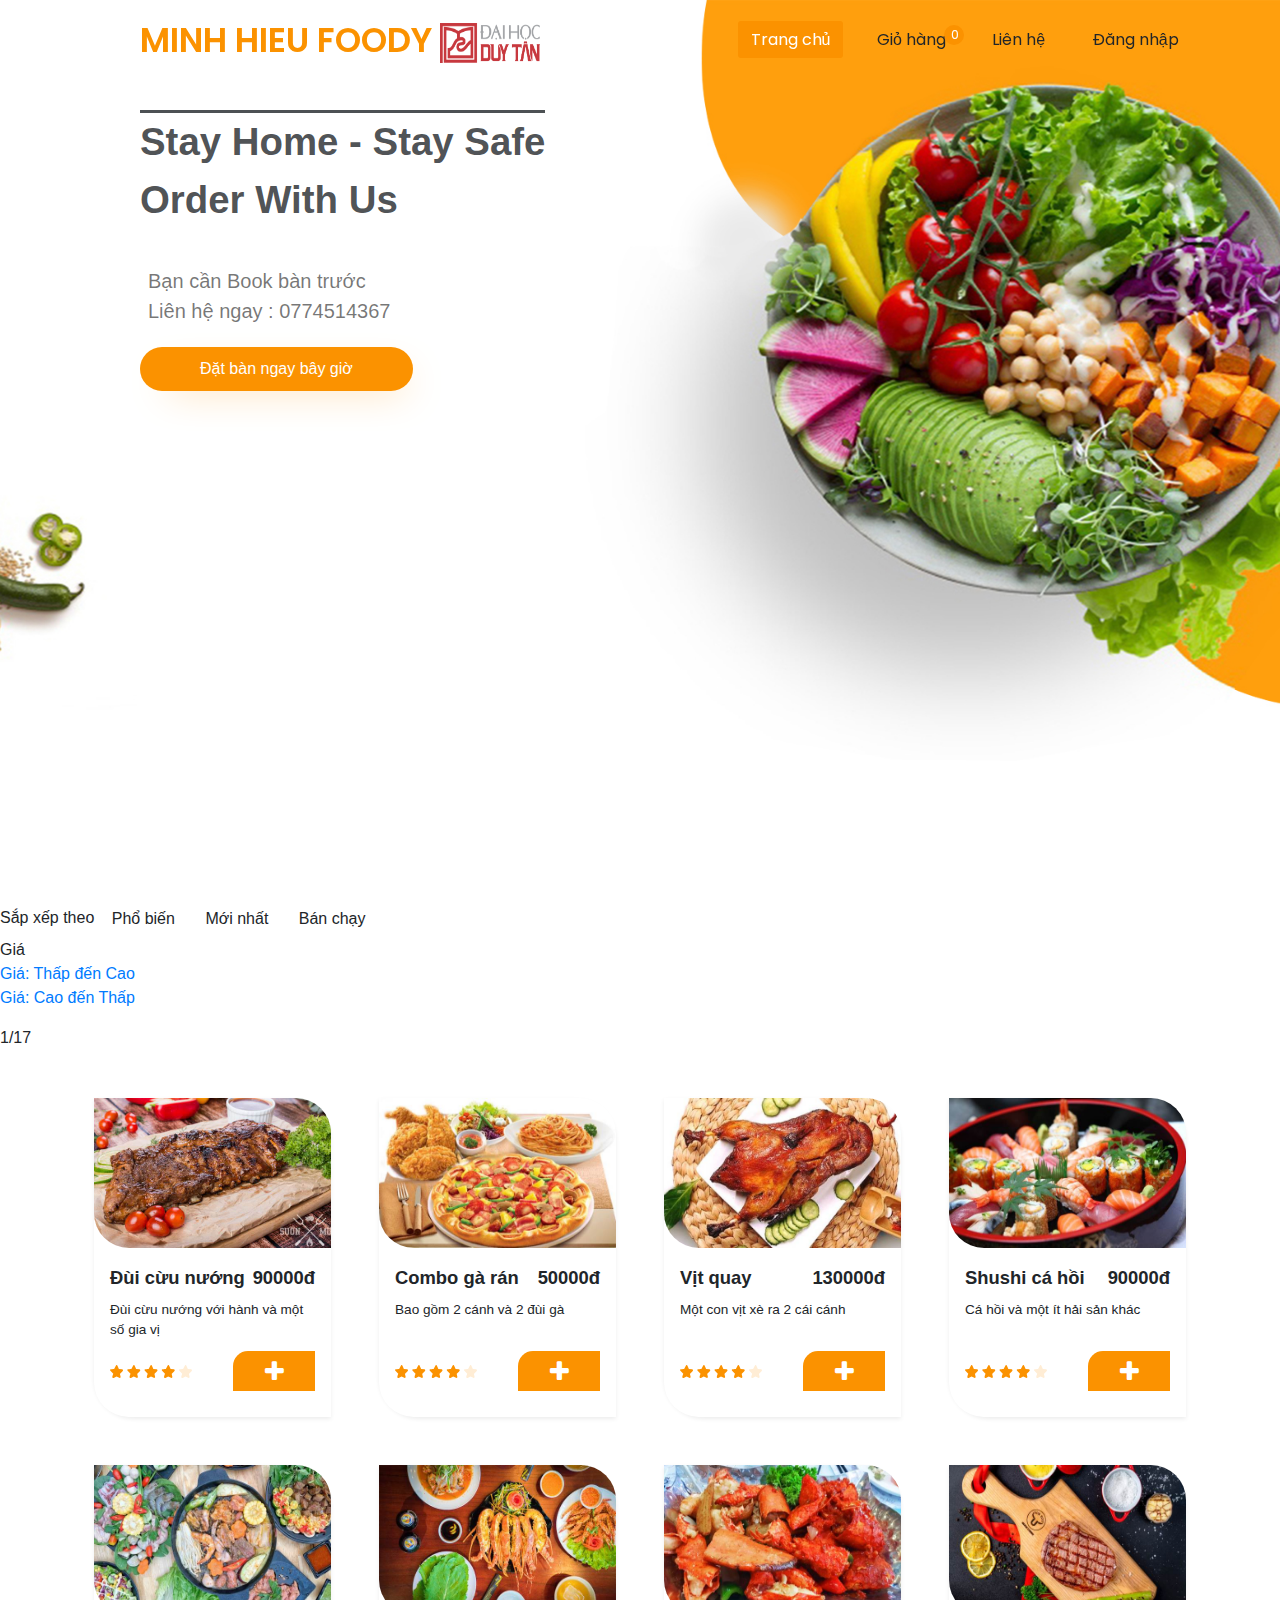
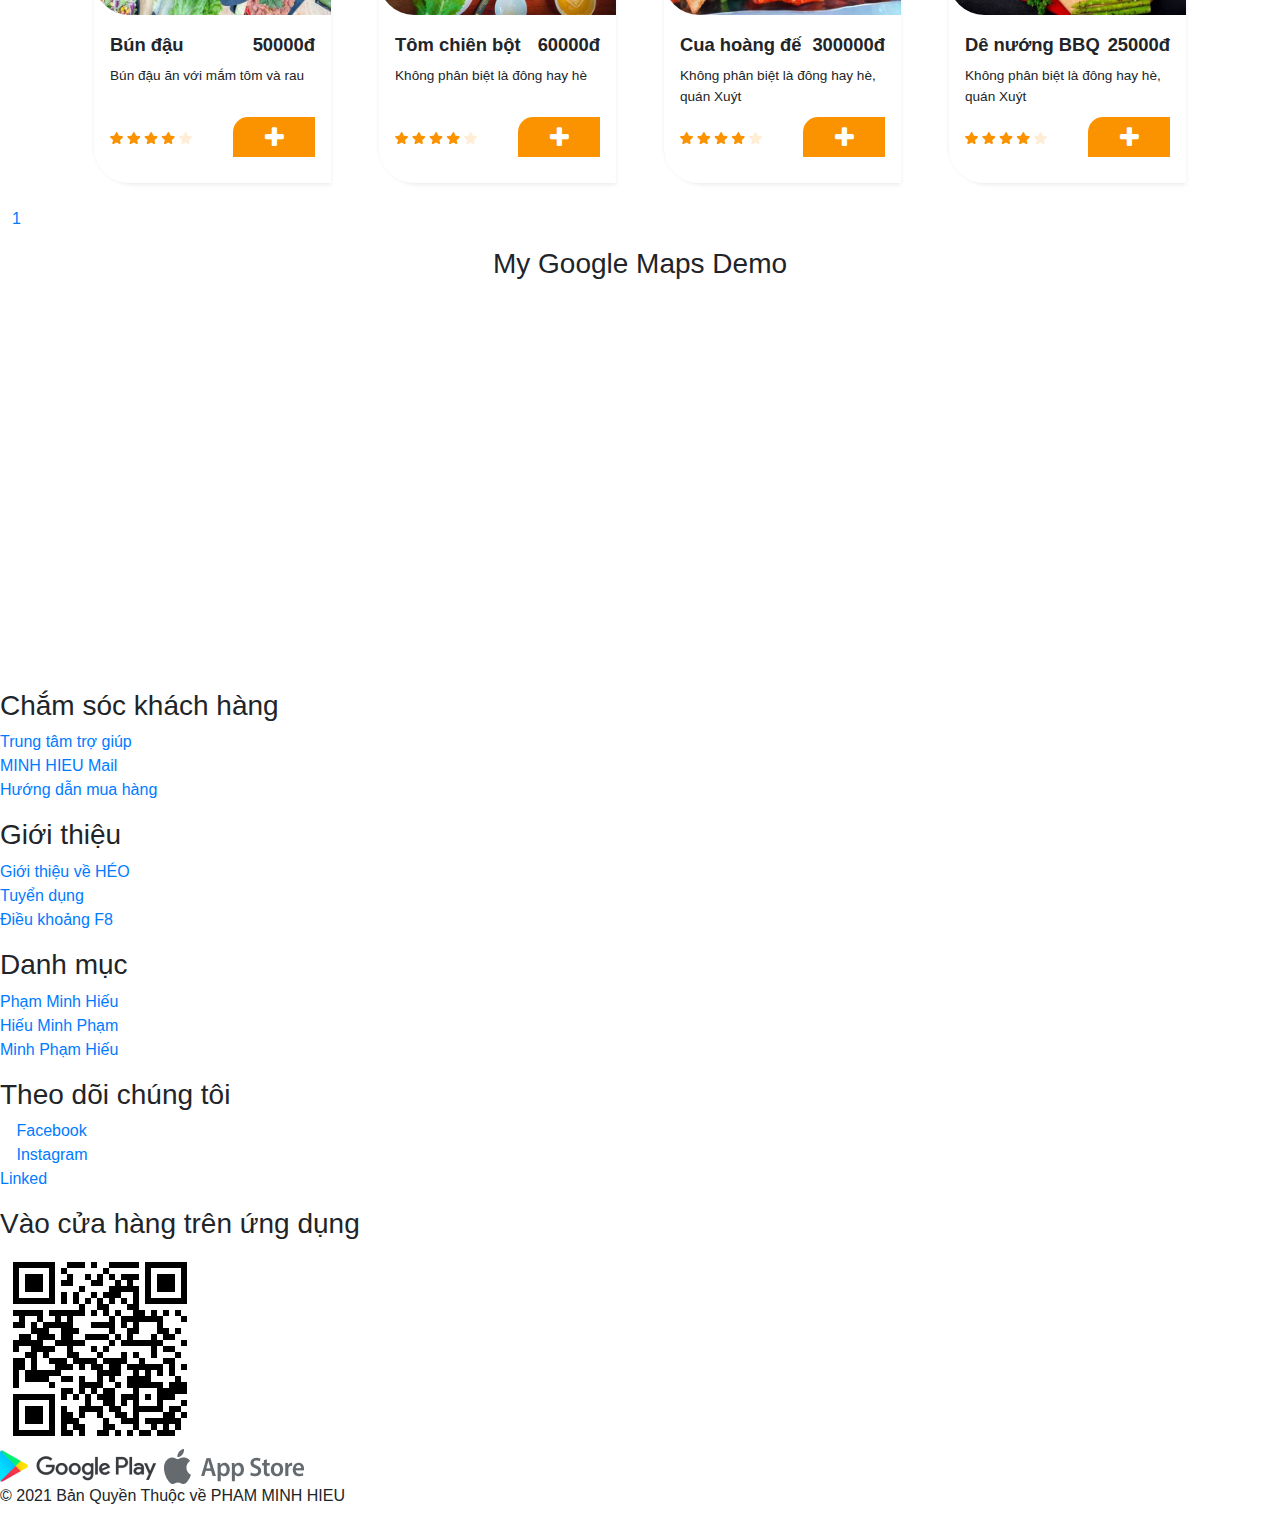
==== commit d21e0f1a: "Update index.html" ====
--- a/index.html
+++ b/index.html
@@ -2,107 +2,121 @@
 <!-- Created By CodingNepal -->
 <html lang="en" dir="ltr">
   <head>
-    <meta charset="utf-8">
+    <meta charset="UTF-8">
+    <meta http-equiv="X-UA-Compatible" content="IE=edge">
+    <meta name="viewport" content="width=device-width, initial-scale=1.0">
     <title>MINH HIEU FOODY</title>
-    <meta name="viewport" content="width=device-width, initial-scale=1.0">
-    <link rel="stylesheet" href="style.css">
+    <link rel="stylesheet" href="css/style.css">
+    <script src="js/jquery.min.js"></script>
     <script src="https://kit.fontawesome.com/a076d05399.js"></script>
     <script
   src="https://code.jquery.com/jquery-3.4.1.js"
   integrity="sha256-WpOohJOqMqqyKL9FccASB9O0KwACQJpFTUBLTYOVvVU="
   crossorigin="anonymous"></script>
-  <link rel="stylesheet" href="/Font/fontawesome-free-5.15.3-web/css/all.min.css">
-    <link rel="stylesheet" href="https://stackpath.bootstrapcdn.com/bootstrap/4.3.1/css/bootstrap.min.css" integrity="sha384-ggOyR0iXCbMQv3Xipma34MD+dH/1fQ784/j6cY/iJTQUOhcWr7x9JvoRxT2MZw1T" crossorigin="anonymous">
+  <link rel="stylesheet" href="./assets/css/main.css">
+  <link rel="stylesheet" href="./assets/css/dungchung.css">
+  <link rel="stylesheet" href="./assets/Font/fontawesome-free-5.15.3-web/css/all.min.css">
+  <link rel="stylesheet" href="https://stackpath.bootstrapcdn.com/bootstrap/4.3.1/css/bootstrap.min.css" integrity="sha384-ggOyR0iXCbMQv3Xipma34MD+dH/1fQ784/j6cY/iJTQUOhcWr7x9JvoRxT2MZw1T" crossorigin="anonymous">
 	<script src="https://code.jquery.com/jquery-3.3.1.slim.min.js" integrity="sha384-q8i/X+965DzO0rT7abK41JStQIAqVgRVzpbzo5smXKp4YfRvH+8abtTE1Pi6jizo" crossorigin="anonymous"></script>
 	<script src="https://cdnjs.cloudflare.com/ajax/libs/popper.js/1.14.7/umd/popper.min.js" integrity="sha384-UO2eT0CpHqdSJQ6hJty5KVphtPhzWj9WO1clHTMGa3JDZwrnQq4sF86dIHNDz0W1" crossorigin="anonymous"></script>
 	<script src="https://stackpath.bootstrapcdn.com/bootstrap/4.3.1/js/bootstrap.min.js" integrity="sha384-JjSmVgyd0p3pXB1rRibZUAYoIIy6OrQ6VrjIEaFf/nJGzIxFDsf4x0xIM+B07jRM" crossorigin="anonymous"></script>
-	<link href="https://stackpath.bootstrapcdn.com/font-awesome/4.7.0/css/font-awesome.min.css" rel="stylesheet" integrity="sha384-wvfXpqpZZVQGK6TAh5PVlGOfQNHSoD2xbE+QkPxCAFlNEevoEH3Sl0sibVcOQVnN" crossorigin="anonymous">
-  <link rel="stylesheet" href="/css/main.css">
-  <link rel="stylesheet" href="/css/dungchung.css">
-  <!--  -->
-  <script src="js/jquery.min.js"></script>
+	<link  href="https://stackpath.bootstrapcdn.com/font-awesome/4.7.0/css/font-awesome.min.css" rel="stylesheet" integrity="sha384-wvfXpqpZZVQGK6TAh5PVlGOfQNHSoD2xbE+QkPxCAFlNEevoEH3Sl0sibVcOQVnN" crossorigin="anonymous">
+ <style type="text/css">
+      /* Set the size of the div element that contains the map */
+      #map {
+        height: 400px;
+        /* The height is 400 pixels */
+        width: 40%;
+	      margin: 0 auto;
+        /* The width is the width of the web page */
+      }
+    </style>
     <script>
-        window.fbAsyncInit = function() {
-            // FB JavaScript SDK configuration and setup
-            FB.init({
-              appId      : '179304044055656', // FB App ID
-              cookie     : true,  // enable cookies to allow the server to access the session
-              xfbml      : true,  // parse social plugins on this page
-              version    : 'v3.2' // use graph api version 2.8
-            });
-            
-            // Check whether the user already logged in
-            FB.getLoginStatus(function(response) {
-                if (response.status === 'connected') {
-                    //display user data
-                    getFbUserData();
-                }
-            });
-        };
-        
-        // Load the JavaScript SDK asynchronously
-        (function(d, s, id) {
-            var js, fjs = d.getElementsByTagName(s)[0];
-            if (d.getElementById(id)) return;
-            js = d.createElement(s); js.id = id;
-            js.src = "//connect.facebook.net/en_US/sdk.js";
-            fjs.parentNode.insertBefore(js, fjs);
-        }(document, 'script', 'facebook-jssdk'));
-        
-        // Facebook login with JavaScript SDK
-        function fbLogin() {
-            FB.login(function (response) {
-                if (response.authResponse) {
-                    // Get and display the user profile data
-                    getFbUserData();
-                } else {
-                    document.getElementById('status').innerHTML = 'User cancelled login or did not fully authorize.';
-                }
-            }, {scope: 'email'});
-        }
-        // Fetch the user profile data from facebook
-        function getFbUserData(){
-        FB.api('/me', {locale: 'en_US', fields: 'id,first_name,last_name,email,link,gender,locale,picture'},
-        function (response) {
-        document.getElementById('fbLink').setAttribute("onclick","fbLogout()");
-        document.getElementById('fbLink').innerHTML = 'Đăng xuất khỏi facebook';
-        document.getElementById('status').innerHTML = '<p>Thanks for logging in, ' + response.first_name + '!</p>';
-        document.getElementById('userData').innerHTML = '<h4>XEM LẠI INFO</h4><p><img src="'+response.picture.data.url+'"/></p><p><b>FB ID:</b> '+response.id+'</p><p><b>Name:</b> '+response.first_name+' '+response.last_name+'</p><p><b>Email:</b> '+response.email+'</p><p><b>Gender:</b> '+response.gender+'</p><p><b>FB Profile:</b> <a target="_blank" href="'+response.link+'">click to view profile</a></p>';
-		
-        // Save user data
-        saveUserData(response);
+      // Initialize and add the map
+      function initMap() {
+        // The location of Uluru
+        const uluru = { lat:16.060085930452416 , lng: 108.20979584155239 }; 
+        // The map, centered at Uluru
+        const map = new google.maps.Map(document.getElementById("map"), {
+          zoom: 20,
+          center: uluru,
+        });
+        // The marker, positioned at Uluru
+        const marker = new google.maps.Marker({
+          position: uluru,
+          map: map,
+        });
+      }
+    </script>
+	  <script>
+    // [1] load lên các thành phần cần thiết
+    window.fbAsyncInit = function() {
+    // FB JavaScript SDK configuration and setup
+    FB.init({
+      appId      : '290460029531798', // FB App ID
+      cookie     : true,  // enable cookies to allow the server to access the session
+      xfbml      : true,  // parse social plugins on this page
+      version    : 'v3.2' // use graph api version 2.8
     });
-}
-        // Fetch the user profile data from facebook
-        function getFbUserData(){
-            FB.api('/me', {locale: 'en_US', fields: 'id,first_name,last_name,email,link,gender,locale,picture'},
-            function (response) {
-                document.getElementById('fbLink').setAttribute("onclick","fbLogout()");
-                document.getElementById('fbLink').innerHTML = 'Đăng xuất khỏi facebook';
-                document.getElementById('status').innerHTML = '<p>Đăng nhập thành công bạn iu, ' + response.first_name + '!</p>';
-                document.getElementById('userData').innerHTML = '<h4>XEM LẠI INFO</h4><p><img src="'+response.picture.data.url+'"/></p><p><b>FB ID:</b> '+response.id+'</p><p><b>Name:</b> '+response.first_name+' '+response.last_name+'</p><p><b>Email:</b> '+response.email+'</p><p><b>Gender:</b> '+response.gender+'</p><p><b>FB Profile:</b> <a target="_blank" href="'+response.link+'">click to view profile</a></p>';
-                //saveUserData
-                saveUserData(response);
-            });
-        }
-        // Save user data to the database
-        function saveUserData(userData){
-        $.post('userData.php', {oauth_provider:'facebook',userData: JSON.stringify(userData)}, function(){ return true; });
-        }
-        
-        // Logout from facebook
-        function fbLogout() {
-            FB.logout(function() {
-                document.getElementById('fbLink').setAttribute("onclick","fbLogin()");
-                document.getElementById('fbLink').innerHTML = '<img src="images/fb-login-btn.png"/>';
-                document.getElementById('userData').innerHTML = '';
-                document.getElementById('status').innerHTML = '<p>Cảm ơn bạn đã sử dụng dịch vụ chúng tôi</p>';
-            });
-        }
-        </script>
+    // kiểm tra trạng thái hiện tại
+    FB.getLoginStatus(function (response){
+        statusChangedCallback(response);
+    });
+  };
+
+    // [2] xử lý trạng thái đăng nhập
+    function statusChangedCallback(response){
+      // ng dùng đã đăng nhập fb và đăng nhập fb vào ứng dụng
+      if(response.status === 'connected'){
+        // alert('bạn đã đăng nhập thành công!');
+        ShowWelcome();
+      }
+      // ng dùng đăng nhập fb nhưng chưa đăng nhập ứng dụng
+      else if(response.status === 'not_authorized'){
+        // alert('bạn chưa đăng nhập ứng dụng');
+        ShowLoginButton();
+      }
+      // ng dùng chưa đăng nhập fb
+      else{
+        // alert('bạn chưa đăng nhập fb');
+        ShowLoginButton();
+      }
+    }
+    // [3] yêu cầu đăng nhập
+    function RequestLoginFB(){
+      window.location = 'http://graph.facebook.com/oauth/authorize?client_id=290460029531798&scope=public_profile.email.user_like&redirect_uri=https://mhieu20.github.io/minhhieufoody/';
+    }
+    // [4] hiển thị nút đăng Nhập
+    function ShowLoginButton(){
+      document.getElementById('btb').setAttribute('style','display:block');
+      document.getElementById('lbl').setAttribute('style','display:none');
+    }
+    // [5] chào mừng người dùng đã đăng nhập
+    function ShowWelcome(){
+      document.getElementById('btb').setAttribute('style','display:none');
+      FB.api('/me', function(response){
+          var name = response.name;
+          var username = response.username;
+          var id = response.id;
+          var email = response.email;
+          document.getElementById('lbl').innerHTML = 'Tên'+name+' | username='+username+' | Email='+email+' | id='+id;
+          document.getElementById('lbl').setAttribute('style','display:block');
+      });
+    };
+  </script>
+  <div class="fb-root"></div>
+  <script>
+    (function(d, s, id) {
+    var js, fjs = d.getElementsByTagName(s)[0];
+    if (d.getElementById(id)) return;
+    js = d.createElement(s); js.id = id;
+    js.src = "//connect.facebook.net/en_US/sdk.js#xfbml=1&version=v3.2&appId=290460029531798";
+    fjs.parentNode.insertBefore(js, fjs);
+}(document, 'script', 'facebook-jssdk'));
+  </script>
+  <!-- nút đăng nhập -->
+  
 </head>
-  <!--  -->
-
   <body onload="onloadAll()">
   	<style type="text/css">
   		@import url('https://fonts.googleapis.com/css?family=Poppins:400,500,600,700&display=swap');
@@ -272,9 +286,11 @@
       opacity: 1;
     }
 
-    
+  
   </style>
 
+  
+  
 
   
 
@@ -462,19 +478,15 @@
     <button onclick="Login()" class="btn btn-primary mt-4" style="width: 100%;background: #fb9200;border: 0;outline: none;">Đăng nhập</button>
     <p id="statusLogin" class="text-center mt-4" style="font-size: 90%;color: red;"></p>
     <p onclick="move_signup()" class="text-center mt-3" style="font-size: 90%">Bạn chưa có tài khoản, Đăng ký<strong style="color:#fb9200 "> tại đây</strong> </p>
-    <!-- đăng nhập với facebook -->
-    <!-- Display login status -->
-          <div id="status"></div>
-
-          <!-- Facebook login or logout button -->
-          <a href="javascript:void(0);" onclick="fbLogin();" id="fbLink" style="text-decoration: none;">
-              <span style="margin-left: 35px;">Nếu bạn thích dùng FACEBOOK :))</span>
-          </a>
-
-          <!-- Display user's profile info -->
-          <div class="ac-data" id="userData" style="font-size:14px; ">
-           
-          </div>
+    <div class="fb-box">
+      <!-- Display login status -->
+      
+      <input id="btb" type="button" value="ĐĂNG NHẬP" onclick="RequestLoginFB()" style="display: block;"  />
+      <p id="lbl" style="display: none;"> BẠN ĐÃ ĐĂNG NHẬP THÀNH CÔNG</p>
+      <br/>
+      <!-- Facebook login or logout button -->
+      
+  </div>
     </div>
     </div>
 
@@ -1517,7 +1529,18 @@
         </a>
     </li>
 </ul>
-  <!--  -->
+	  
+    <h3 style="text-align:center;">My Google Maps Demo</h3>
+    <!--The div element for the map -->
+    <div id="map"></div>
+
+    <!-- Async script executes immediately and must be after any DOM elements used in callback. -->
+    <script
+      src="https://maps.googleapis.com/maps/api/js?key=AIzaSyAX_NByfdjl1doNiql0PQ2ZHMDpbSPE200&callback=initMap&libraries=&v=weekly"
+      async
+    ></script>
+  
+  <!-- FOOTER -->
   <footer class="footer">
     <div class="grid__footer">
         <div class="grid__row">
@@ -1613,13 +1636,17 @@
         </div>
         
     </div>
+    
+</footer>
+  <!--  -->
+
     <div class="footer__bottom">
         <div class="grid__container">
             <p class="footer__text">© 2021 Bản Quyền Thuộc về PHAM MINH HIEU</p>
         </div>
     </div>
     
-</footer>
+
   </body>
 </html>
 
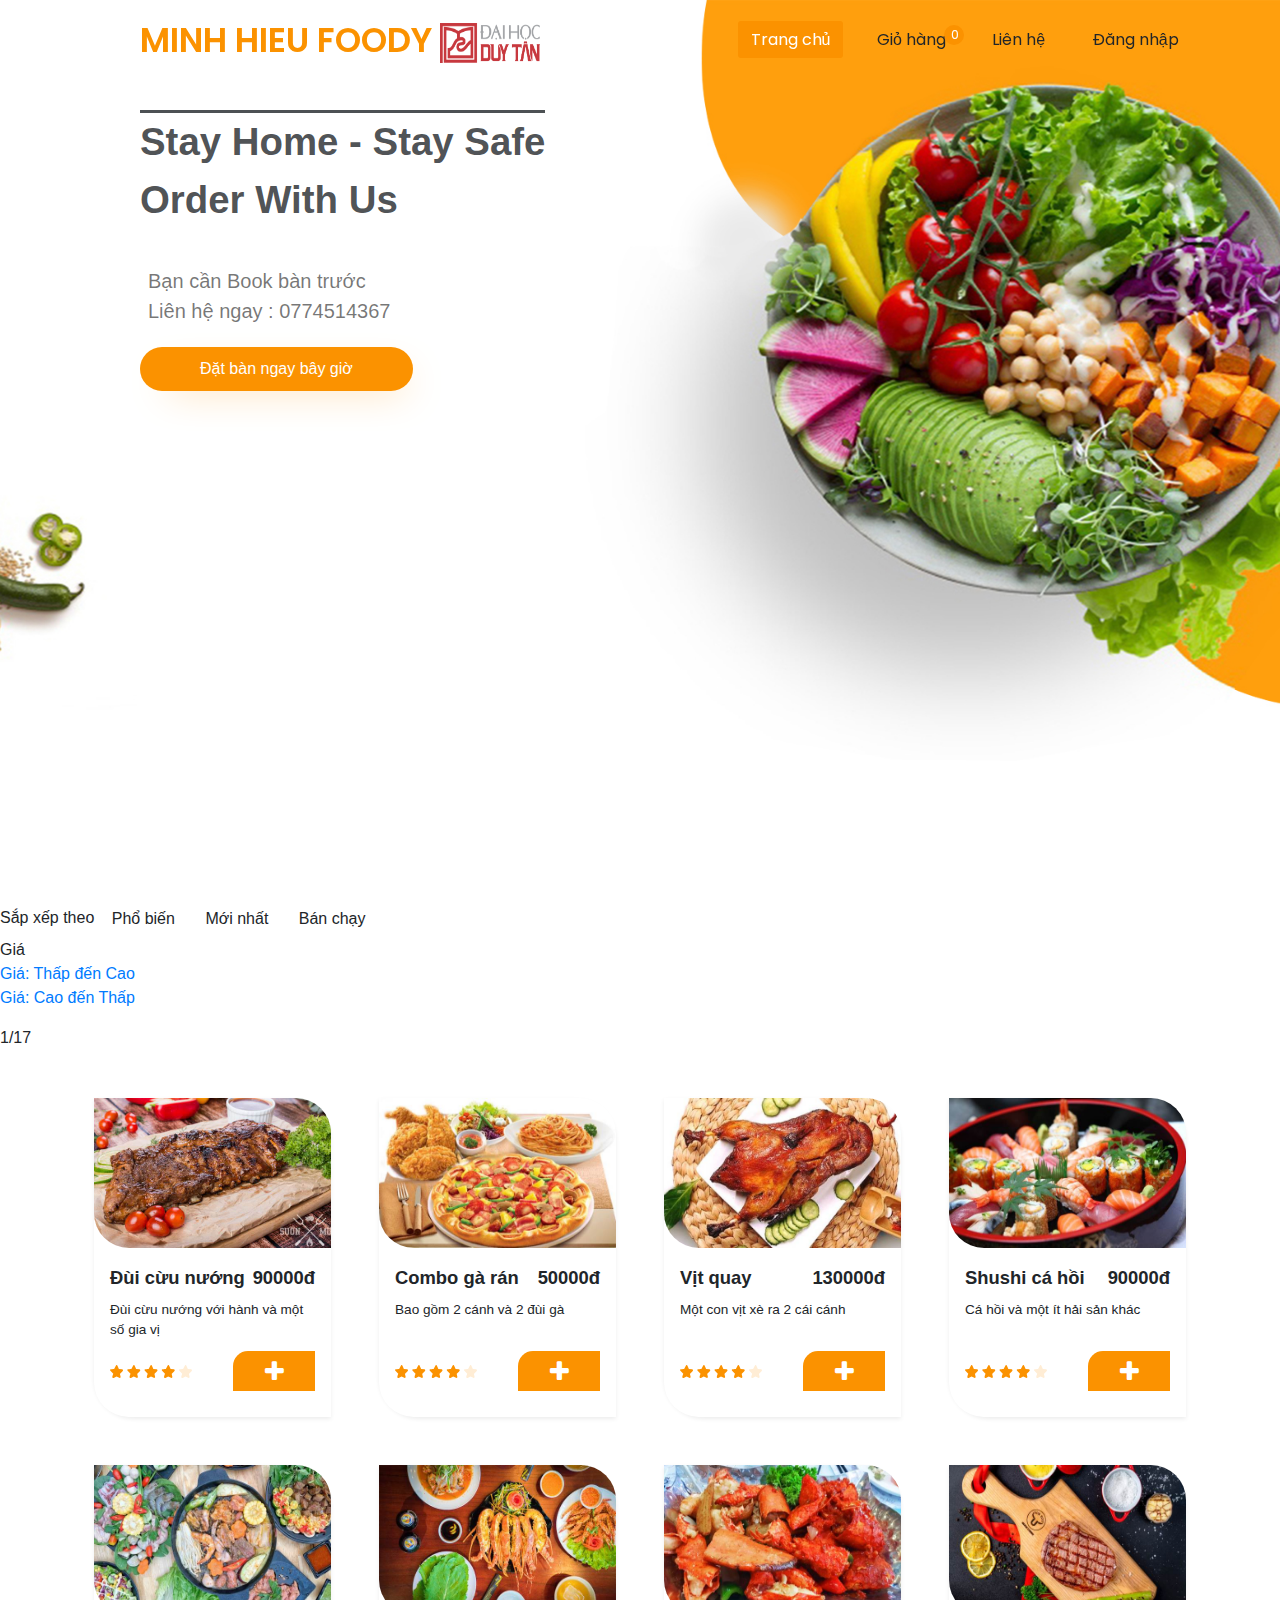
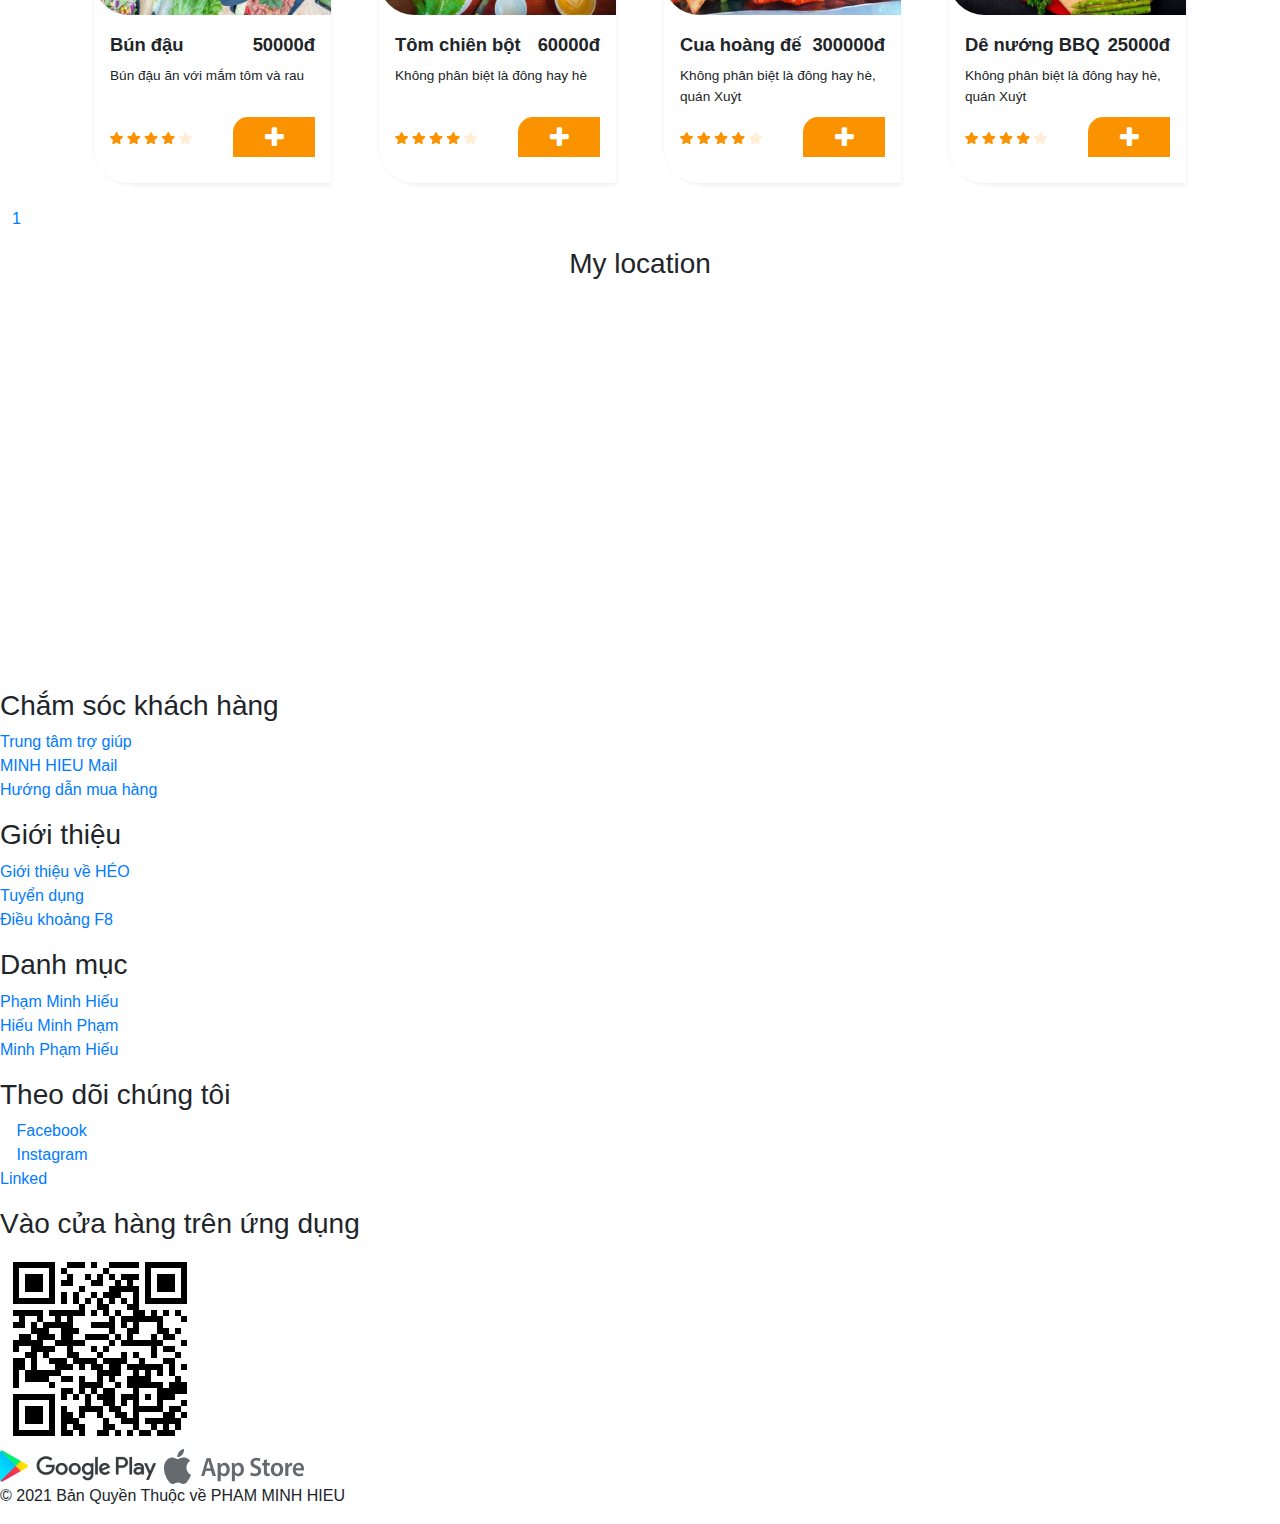
==== commit 30b0b7fd: "Update index.html" ====
--- a/index.html
+++ b/index.html
@@ -21,101 +21,40 @@
 	<script src="https://cdnjs.cloudflare.com/ajax/libs/popper.js/1.14.7/umd/popper.min.js" integrity="sha384-UO2eT0CpHqdSJQ6hJty5KVphtPhzWj9WO1clHTMGa3JDZwrnQq4sF86dIHNDz0W1" crossorigin="anonymous"></script>
 	<script src="https://stackpath.bootstrapcdn.com/bootstrap/4.3.1/js/bootstrap.min.js" integrity="sha384-JjSmVgyd0p3pXB1rRibZUAYoIIy6OrQ6VrjIEaFf/nJGzIxFDsf4x0xIM+B07jRM" crossorigin="anonymous"></script>
 	<link  href="https://stackpath.bootstrapcdn.com/font-awesome/4.7.0/css/font-awesome.min.css" rel="stylesheet" integrity="sha384-wvfXpqpZZVQGK6TAh5PVlGOfQNHSoD2xbE+QkPxCAFlNEevoEH3Sl0sibVcOQVnN" crossorigin="anonymous">
- <style type="text/css">
-      /* Set the size of the div element that contains the map */
-      #map {
-        height: 400px;
-        /* The height is 400 pixels */
-        width: 40%;
-	      margin: 0 auto;
-        /* The width is the width of the web page */
-      }
-    </style>
-    <script>
-      // Initialize and add the map
-      function initMap() {
-        // The location of Uluru
-        const uluru = { lat:16.060085930452416 , lng: 108.20979584155239 }; 
-        // The map, centered at Uluru
-        const map = new google.maps.Map(document.getElementById("map"), {
-          zoom: 20,
-          center: uluru,
-        });
-        // The marker, positioned at Uluru
-        const marker = new google.maps.Marker({
-          position: uluru,
-          map: map,
-        });
-      }
-    </script>
-	  <script>
-    // [1] load lên các thành phần cần thiết
-    window.fbAsyncInit = function() {
-    // FB JavaScript SDK configuration and setup
-    FB.init({
-      appId      : '290460029531798', // FB App ID
-      cookie     : true,  // enable cookies to allow the server to access the session
-      xfbml      : true,  // parse social plugins on this page
-      version    : 'v3.2' // use graph api version 2.8
-    });
-    // kiểm tra trạng thái hiện tại
-    FB.getLoginStatus(function (response){
-        statusChangedCallback(response);
-    });
-  };
-
-    // [2] xử lý trạng thái đăng nhập
-    function statusChangedCallback(response){
-      // ng dùng đã đăng nhập fb và đăng nhập fb vào ứng dụng
-      if(response.status === 'connected'){
-        // alert('bạn đã đăng nhập thành công!');
-        ShowWelcome();
-      }
-      // ng dùng đăng nhập fb nhưng chưa đăng nhập ứng dụng
-      else if(response.status === 'not_authorized'){
-        // alert('bạn chưa đăng nhập ứng dụng');
-        ShowLoginButton();
-      }
-      // ng dùng chưa đăng nhập fb
-      else{
-        // alert('bạn chưa đăng nhập fb');
-        ShowLoginButton();
-      }
-    }
-    // [3] yêu cầu đăng nhập
-    function RequestLoginFB(){
-      window.location = 'http://graph.facebook.com/oauth/authorize?client_id=290460029531798&scope=public_profile.email.user_like&redirect_uri=https://mhieu20.github.io/minhhieufoody/';
-    }
-    // [4] hiển thị nút đăng Nhập
-    function ShowLoginButton(){
-      document.getElementById('btb').setAttribute('style','display:block');
-      document.getElementById('lbl').setAttribute('style','display:none');
-    }
-    // [5] chào mừng người dùng đã đăng nhập
-    function ShowWelcome(){
-      document.getElementById('btb').setAttribute('style','display:none');
-      FB.api('/me', function(response){
-          var name = response.name;
-          var username = response.username;
-          var id = response.id;
-          var email = response.email;
-          document.getElementById('lbl').innerHTML = 'Tên'+name+' | username='+username+' | Email='+email+' | id='+id;
-          document.getElementById('lbl').setAttribute('style','display:block');
+  
+  <style type="text/css">
+    /* Set the size of the div element that contains the map */
+    #map {
+      height: 400px;
+      /* The height is 400 pixels */
+      width: 40%;
+      margin: 0 auto;
+      
+      /* The width is the width of the web page */
+    }
+  </style>
+  <script>
+    // Initialize and add the map
+    function initMap() {
+      // The location of Uluru
+      const uluru = { lat:16.060085930452416 , lng: 108.20979584155239 }; 
+      // The map, centered at Uluru
+      const map = new google.maps.Map(document.getElementById("map"), {
+        zoom: 20,
+        center: uluru,
       });
-    };
+      // The marker, positioned at Uluru
+      const marker = new google.maps.Marker({
+        position: uluru,
+        map: map,
+      });
+    }
+
+  
   </script>
-  <div class="fb-root"></div>
-  <script>
-    (function(d, s, id) {
-    var js, fjs = d.getElementsByTagName(s)[0];
-    if (d.getElementById(id)) return;
-    js = d.createElement(s); js.id = id;
-    js.src = "//connect.facebook.net/en_US/sdk.js#xfbml=1&version=v3.2&appId=290460029531798";
-    fjs.parentNode.insertBefore(js, fjs);
-}(document, 'script', 'facebook-jssdk'));
-  </script>
-  <!-- nút đăng nhập -->
   
+  <div id="fb-root"></div>
+<script async defer crossorigin="anonymous" src="https://connect.facebook.net/vi_VN/sdk.js#xfbml=1&version=v11.0&appId=1231184250654869&autoLogAppEvents=1" nonce="TcV4II4r"></script>
 </head>
   <body onload="onloadAll()">
   	<style type="text/css">
@@ -290,7 +229,51 @@
   </style>
 
   
-  
+<script>
+
+  function statusChangeCallback(response) {  // Called with the results from FB.getLoginStatus().
+    console.log('statusChangeCallback');
+    console.log(response);                   // The current login status of the person.
+    if (response.status === 'connected') {   // Logged into your webpage and Facebook.
+      testAPI();  
+    } else {                                 // Not logged into your webpage or we are unable to tell.
+      document.getElementById('status').innerHTML = 'Please log ' +
+        'into this webpage.';
+    }
+  }
+
+
+  function checkLoginState() {               // Called when a person is finished with the Login Button.
+    FB.getLoginStatus(function(response) {   // See the onlogin handler
+      statusChangeCallback(response);
+    });
+  }
+
+
+  window.fbAsyncInit = function() {
+    FB.init({
+      appId      : '1231184250654869',
+      cookie     : true,                     // Enable cookies to allow the server to access the session.
+      xfbml      : true,                     // Parse social plugins on this webpage.
+      version    : 'v11.0'           // Use this Graph API version for this call.
+    });
+
+
+    FB.getLoginStatus(function(response) {   // Called after the JS SDK has been initialized.
+      statusChangeCallback(response);        // Returns the login status.
+    });
+  };
+ 
+  function testAPI() {                      // Testing Graph API after login.  See statusChangeCallback() for when this call is made.
+    console.log('Welcome!  Fetching your information.... ');
+    FB.api('/me', function(response) {
+      console.log('Successful login for: ' + response.name);
+      document.getElementById('status').innerHTML =
+        'Thanks for logging in, ' + response.name + '!';
+    });
+  }
+
+</script>
 
   
 
@@ -478,15 +461,9 @@
     <button onclick="Login()" class="btn btn-primary mt-4" style="width: 100%;background: #fb9200;border: 0;outline: none;">Đăng nhập</button>
     <p id="statusLogin" class="text-center mt-4" style="font-size: 90%;color: red;"></p>
     <p onclick="move_signup()" class="text-center mt-3" style="font-size: 90%">Bạn chưa có tài khoản, Đăng ký<strong style="color:#fb9200 "> tại đây</strong> </p>
-    <div class="fb-box">
-      <!-- Display login status -->
-      
-      <input id="btb" type="button" value="ĐĂNG NHẬP" onclick="RequestLoginFB()" style="display: block;"  />
-      <p id="lbl" style="display: none;"> BẠN ĐÃ ĐĂNG NHẬP THÀNH CÔNG</p>
-      <br/>
-      <!-- Facebook login or logout button -->
-      
-  </div>
+    <!-- The JS SDK Login Button -->
+
+    <div class="fb-login-button" data-width="" data-size="large" data-button-type="continue_with" data-layout="default" data-auto-logout-link="false" data-use-continue-as="false"></div>
     </div>
     </div>
 
@@ -1469,31 +1446,32 @@
 
   <!--  -->
   <!-- Messenger Plugin chat Code -->
-  <div id="fb-root"></div>
-
-  <!-- Your Plugin chat code -->
-  <div id="fb-customer-chat" class="fb-customerchat">
-  </div>
-
-  <script>
-    var chatbox = document.getElementById('fb-customer-chat');
-    chatbox.setAttribute("page_id", "103549531981113");
-    chatbox.setAttribute("attribution", "page_inbox");
-    window.fbAsyncInit = function() {
-      FB.init({
-        xfbml            : true,
-        version          : 'v11.0'
-      });
-    };
-
-    (function(d, s, id) {
-      var js, fjs = d.getElementsByTagName(s)[0];
-      if (d.getElementById(id)) return;
-      js = d.createElement(s); js.id = id;
-      js.src = 'https://connect.facebook.net/vi_VN/sdk/xfbml.customerchat.js';
-      fjs.parentNode.insertBefore(js, fjs);
-    }(document, 'script', 'facebook-jssdk'));
-  </script>
+    <div id="fb-root"></div>
+
+    <!-- Your Plugin chat code -->
+    <div id="fb-customer-chat" class="fb-customerchat">
+    </div>
+
+    <script>
+      var chatbox = document.getElementById('fb-customer-chat');
+      chatbox.setAttribute("page_id", "103549531981113");
+      chatbox.setAttribute("attribution", "biz_inbox");
+
+      window.fbAsyncInit = function() {
+        FB.init({
+          xfbml            : true,
+          version          : 'v11.0'
+        });
+      };
+
+      (function(d, s, id) {
+        var js, fjs = d.getElementsByTagName(s)[0];
+        if (d.getElementById(id)) return;
+        js = d.createElement(s); js.id = id;
+        js.src = 'https://connect.facebook.net/vi_VN/sdk/xfbml.customerchat.js';
+        fjs.parentNode.insertBefore(js, fjs);
+      }(document, 'script', 'facebook-jssdk'));
+    </script>
   <!--  -->
   <!-- Phần điều hướng phân trang -->
   <ul class="pagination">
@@ -1529,17 +1507,16 @@
         </a>
     </li>
 </ul>
-	  
-    <h3 style="text-align:center;">My Google Maps Demo</h3>
+<!-- Google map -->
+<h3 style="text-align:center;">My location</h3>
     <!--The div element for the map -->
     <div id="map"></div>
 
     <!-- Async script executes immediately and must be after any DOM elements used in callback. -->
-    <script
-      src="https://maps.googleapis.com/maps/api/js?key=AIzaSyAX_NByfdjl1doNiql0PQ2ZHMDpbSPE200&callback=initMap&libraries=&v=weekly"
-      async
+    <script async
+      src="https://maps.googleapis.com/maps/api/js?key=AIzaSyBPXqT6rSz1DJygkxmDPmu9PEJSdVEWQP0&callback=initMap&libraries=&v=weekly"
+      
     ></script>
-  
   <!-- FOOTER -->
   <footer class="footer">
     <div class="grid__footer">
